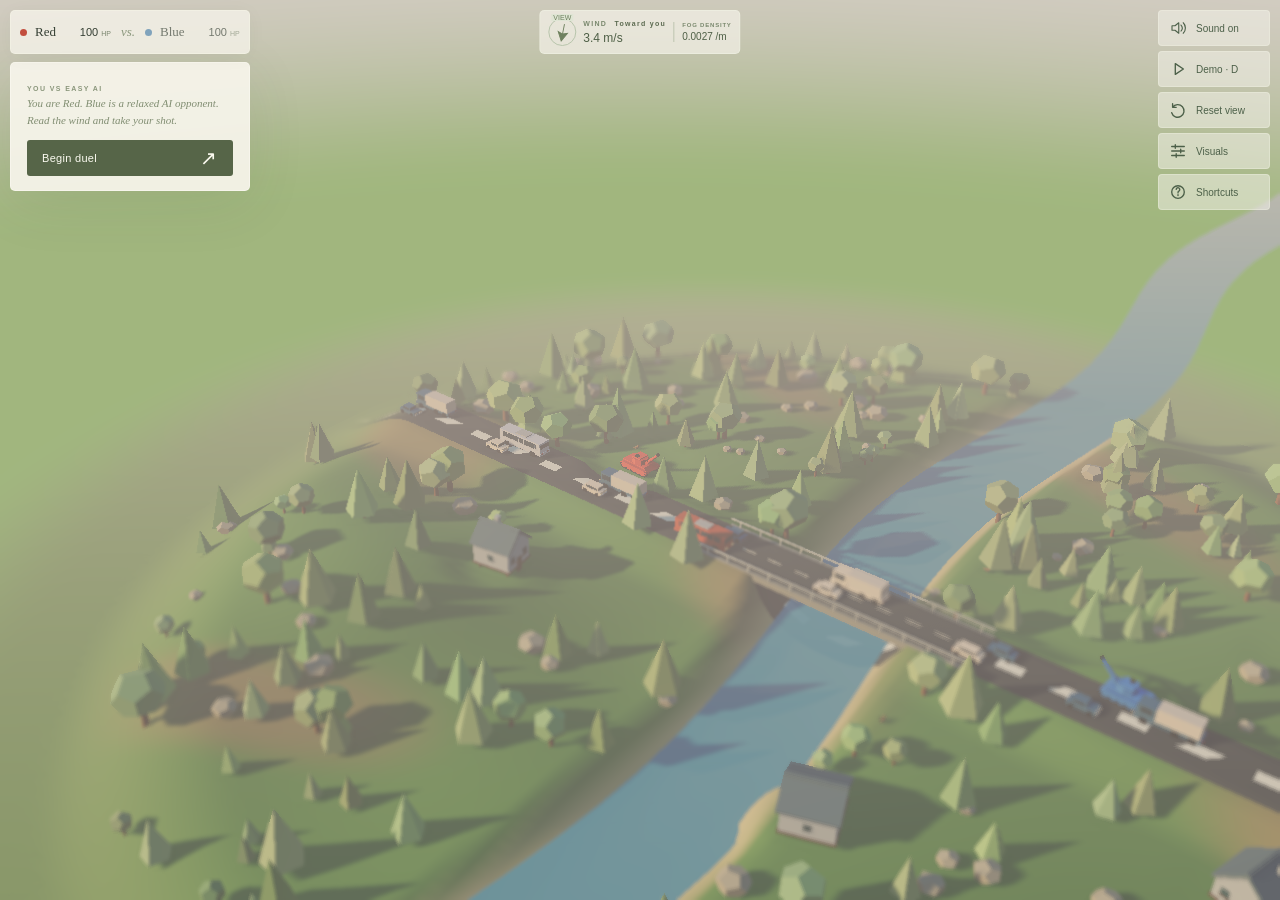
==== index.html @ 445021a2 "Publish hull-relative aiming controls with 45-degree default" ====
<!doctype html>
<html lang="en">
  <head>
    <meta charset="UTF-8" />
    <meta name="viewport" content="width=device-width, initial-scale=1.0" />
    <meta name="theme-color" content="#ecebe1" />
    <meta
      name="description"
      content="A little landscape. A very personal duel. An artillery game for one or two players with 3D tanks, changing winds, and destructible hills."
    />
    <title>Cocky Tanks</title>
    <link rel="icon" href="data:," />
    <script type="module" crossorigin src="./assets/index-C9jkdpYj.js"></script>
    <link rel="stylesheet" crossorigin href="./assets/index-BTgcUceZ.css">
  </head>
  <body>
    <div id="app">
      <main class="game-layout">
        <section class="battlefield" aria-label="Battlefield">
          <div id="canvas-container"></div>
          <header class="masthead">
            <div class="scoreboard" aria-label="Tank health">
              <div class="player-card red" id="player-0">
                <span class="player-dot"></span
                ><span class="player-name">Red<small>PLAYER 01</small></span>
                <div class="health">
                  <span><b id="health-0">100</b><small>HP</small></span>
                  <div class="health-track"><i id="health-bar-0"></i></div>
                </div>
              </div>
              <span class="versus">vs.</span>
              <div class="player-card blue" id="player-1">
                <span class="player-dot"></span
                ><span class="player-name">Blue<small>PLAYER 02</small></span>
                <div class="health">
                  <span><b id="health-1">100</b><small>HP</small></span>
                  <div class="health-track"><i id="health-bar-1"></i></div>
                </div>
              </div>
            </div>
            <div class="hud-tools">
              <button
                id="sound-button"
                class="glass-button"
                aria-label="Mute sound"
                aria-pressed="false"
                title="Sound on — click to mute"
              >
                <svg viewBox="0 0 24 24" aria-hidden="true">
                  <path d="M4 9h4l5-4v14l-5-4H4Z" />
                  <path
                    class="sound-waves"
                    d="M16 8a6 6 0 0 1 0 8m3-11a10 10 0 0 1 0 14"
                  />
                  <path class="sound-slash" d="m16 9 5 6m0-6-5 6" />
                </svg>
                <span id="sound-label">Sound on</span>
              </button>
              <button
                id="demo-button"
                class="glass-button"
                aria-pressed="false"
                title="Toggle AI versus AI demo (D)"
              >
                <svg viewBox="0 0 20 20" aria-hidden="true">
                  <path d="m7 4 9 6-9 6Z" /></svg
                ><span>Demo · D</span>
              </button>
              <button
                id="reset-view"
                class="glass-button"
                title="Reset camera (R)"
              >
                <svg viewBox="0 0 20 20" aria-hidden="true">
                  <path d="M4 7V3m0 4h4M4 7a7 7 0 1 1-1 6" /></svg
                >Reset view</button
              ><button
                id="settings-button"
                class="glass-button"
                aria-expanded="false"
                aria-controls="settings-popover"
              >
                <svg viewBox="0 0 20 20" aria-hidden="true">
                  <path d="M3 5h14M3 10h14M3 15h14M7 3v4m6 1v4m-5 1v4" /></svg
                >Visuals
              </button>
              <button
                class="glass-button"
                id="help-button"
                title="Keyboard shortcuts (H)"
                aria-label="Shortcuts"
              >
                <svg viewBox="0 0 20 20" aria-hidden="true">
                  <circle cx="10" cy="10" r="7" />
                  <path d="M8 7a2 2 0 1 1 3 2c-1 0-1 1-1 2m0 2v1" /></svg
                ><span>Shortcuts</span>
              </button>
            </div>
          </header>

          <div class="wind-widget">
            <div class="wind-compass" aria-hidden="true">
              <span>VIEW</span
              ><svg id="wind-arrow" viewBox="0 0 32 32">
                <path d="m16 5 6 11-6-2-6 2 6-11Zm0 9v13" />
              </svg>
            </div>
            <div>
              <span class="eyebrow">WIND <span id="wind-direction"></span></span
              ><strong id="wind-strength"></strong>
            </div>
            <span class="wind-note">Relative to your view</span>
            <div class="fog-readout">
              <span class="eyebrow">FOG DENSITY</span>
              <strong id="fog-density"></strong>
            </div>
          </div>
          <div class="scene-top-right" hidden>
            <span class="live-dot"></span><span id="mode-label">LOCAL DUEL</span
            ><span class="separator">/</span><span id="seed-label"></span
            ><span class="separator">/</span><span id="landscape-label"></span>
          </div>
          <div class="camera-hint" hidden></div>
          <div id="settings-popover" class="popover" hidden>
            <h3>Visuals</h3>
            <h4>Match</h4>
            <label for="play-mode"
              >Play mode<select id="play-mode">
                <option value="single">Single player · easy AI</option>
                <option value="local">Local · two players</option>
              </select></label
            >
            <label for="landscape"
              >Battlefield<select id="landscape">
                <option value="meadow">Meadow &amp; lake</option>
                <option value="alpine">Alpine hills</option>
                <option value="desert">Desert dunes</option>
                <option value="city">City blocks</option>
                <option value="motorway">Autobahn</option>
                <option value="river">River crossing</option>
                <option value="snow">Snowy pine forest</option>
                <option value="autumn">Autumn countryside</option>
                <option value="volcanic">Volcanic badlands</option>
              </select></label
            >
            <button class="text-button" id="new-game">New landscape ↗</button>
            <h4>Rendering</h4>
            <label for="tank-model"
              >Tank model<select id="tank-model">
                <option value="original">Cocky Tank</option>
                <option value="t55">T-55 · imported</option>
              </select></label
            >
            <label for="quality"
              >Graphics quality<select id="quality">
                <option value="standard">Standard</option>
                <option value="low">Low · lighter on your laptop</option>
              </select></label
            >

            <section id="tuning-panel" aria-label="Visual tuning">
              <h4>Atmosphere &amp; lighting</h4>
              <label for="tuning-fog"
                >Fog density
                <output id="tuning-fog-value" for="tuning-fog"></output
              ></label>
              <input
                class="range"
                id="tuning-fog"
                type="range"
                min="0"
                max="0.01"
                step="0.0001"
                value="0.0018"
              />
              <button class="text-button" id="tuning-fog-auto">
                Automatic fog
              </button>
              <label for="tuning-ao"
                >Contact shading
                <output id="tuning-ao-value" for="tuning-ao"></output
              ></label>
              <input
                class="range"
                id="tuning-ao"
                type="range"
                min="0"
                max="1"
                step="0.05"
                value="0.55"
              />
              <label for="tuning-environment"
                >Sky lighting
                <output
                  id="tuning-environment-value"
                  for="tuning-environment"
                ></output
              ></label>
              <input
                class="range"
                id="tuning-environment"
                type="range"
                min="0"
                max="1"
                step="0.05"
                value="0.35"
              />
              <label class="check-label"
                ><input id="tuning-shadows" type="checkbox" checked />Soft sun
                shadows</label
              >
              <label class="check-label"
                ><input type="checkbox" id="tuning-smooth" checked />Smooth
                landscape shading</label
              >
              <h4>Camera</h4>
              <label class="check-label"
                ><input id="dof" type="checkbox" checked />Soft depth of
                field</label
              >
              <small id="quality-note"
                >Focus follows the shell during flight.</small
              >
              <label for="tuning-dof"
                >Depth of field
                <output id="tuning-dof-value" for="tuning-dof"></output
              ></label>
              <input
                class="range"
                id="tuning-dof"
                type="range"
                min="0"
                max="2"
                step="0.05"
                value="1"
              />
              <small id="tuning-dof-note"></small>

              <label for="tuning-projection"
                >Projection<select id="tuning-projection">
                  <option value="perspective">Perspective</option>
                  <option value="orthographic">Orthographic</option>
                </select></label
              >
              <label for="tuning-lens"
                >Lens · full-frame
                <output id="tuning-lens-value" for="tuning-lens"></output
              ></label>
              <input
                class="range"
                id="tuning-lens"
                type="range"
                min="16"
                max="135"
                step="1"
                value="38"
              />
              <button class="text-button" id="tuning-lens-auto">
                Default lens
              </button>
              <button class="text-button" id="tuning-close">
                Close · E / Esc
              </button>
            </section>
          </div>
          <div class="handoff" id="handoff">
            <div class="handoff-card" id="handoff-card">
              <span class="eyebrow" id="handoff-label"
                >TWO PLAYERS · ONE BATTLEFIELD</span
              >
              <p id="handoff-description">
                Take turns. Read the wind.<br />Leave your mark on the
                landscape.
              </p>
              <button class="primary-button" id="ready-button">
                Begin duel <span aria-hidden="true">↗</span>
              </button>
            </div>
          </div>
          <div class="result" id="result" hidden>
            <div class="handoff-card">
              <span class="eyebrow">THE DUST HAS SETTLED</span>
              <h1 id="result-title"></h1>
              <p id="result-description"></p>
              <button class="primary-button" id="rematch">
                Rematch <span aria-hidden="true">↗</span></button
              ><button class="text-button" id="result-new">
                Find a new landscape
              </button>
            </div>
          </div>
          <div
            id="graphics-error"
            class="graphics-error"
            role="alert"
            hidden
          ></div>
          <aside class="control-panel" aria-label="Shot controls">
            <div class="control-heading">
              <h2 id="active-name">Red's move.</h2>
              <div class="turn-heading">
                <span id="turn-label">TURN 01</span
                ><span id="phase-label">GET READY</span>
              </div>
            </div>
            <fieldset id="aim-controls" disabled>
              <div class="aim-group">
                <div class="control-row">
                  <label
                    for="bearing"
                    title="Rotation relative to the hull; 0° points straight ahead"
                    >Rotation</label
                  >
                  <div class="number-input">
                    <input
                      id="bearing-value"
                      type="number"
                      min="0"
                      max="359.9"
                      step="0.1"
                      aria-label="Rotation relative to tank in degrees"
                    /><span>°</span>
                  </div>
                </div>
                <input
                  id="bearing"
                  class="range"
                  type="range"
                  min="0"
                  max="359.9"
                  step="0.1"
                  aria-label="Rotation"
                />
                <div class="range-labels">
                  <span>0° FRONT</span><span>180° REAR</span><span>360°</span>
                </div>
              </div>
              <div class="aim-group">
                <div class="control-row">
                  <label
                    for="elevation"
                    title="Gun elevation relative to the hull"
                    >Elevation</label
                  >
                  <div class="number-input">
                    <input
                      id="elevation-value"
                      type="number"
                      min="-12"
                      max="85"
                      step="0.1"
                      aria-label="Elevation relative to tank in degrees"
                    /><span>°</span>
                  </div>
                </div>
                <input
                  id="elevation"
                  class="range"
                  type="range"
                  min="-12"
                  max="85"
                  step="0.1"
                  aria-label="Elevation"
                />
                <div class="range-labels">
                  <span>LOW</span><span>HIGH</span>
                </div>
              </div>
              <div class="aim-group">
                <div class="control-row">
                  <label for="power">Power</label>
                  <div class="number-input">
                    <input
                      id="power-value"
                      type="number"
                      min="0"
                      max="100"
                      step="0.1"
                      aria-label="Power percent"
                    /><span>%</span>
                  </div>
                </div>
                <input
                  id="power"
                  class="range"
                  type="range"
                  min="0"
                  max="100"
                  step="0.1"
                  aria-label="Power"
                />
                <div class="range-labels">
                  <span>GENTLE NUDGE</span><span>ALL IN</span>
                </div>
              </div>
              <button class="fire-button" id="fire-button">
                Fire shot <span aria-hidden="true">↗</span>
              </button>
            </fieldset>
            <div class="route-tools" id="route-tools">
              <button
                id="route-button"
                class="route-action"
                disabled
                title="Draw a tank route (M)"
              >
                Draw route · M
              </button>
              <button id="route-confirm" class="route-action" hidden>
                Confirm route ↵
              </button>
              <button id="route-cancel" class="route-action" hidden>
                Cancel
              </button>
              <button id="route-halt" class="route-action" hidden>
                Halt route
              </button>
              <span id="route-status" role="status"></span>
            </div>
            <div
              class="shot-report"
              id="shot-report"
              role="status"
              aria-live="polite"
            ></div>
          </aside>
        </section>
      </main>
    </div>
    <dialog id="help-dialog">
      <button
        class="icon-button close-help"
        id="close-help"
        aria-label="Close instructions"
      >
        ×
      </button>
      <h2>Keyboard shortcuts</h2>
      <table class="shortcut-table" aria-label="Keyboard shortcuts">
        <tbody>
          <tr>
            <th><kbd>←</kbd> <kbd>→</kbd></th>
            <td>Rotate turret</td>
          </tr>
          <tr>
            <th><kbd>↑</kbd> <kbd>↓</kbd></th>
            <td>Lower / raise gun</td>
          </tr>
          <tr>
            <th><kbd>+</kbd> / <kbd>=</kbd></th>
            <td>Increase power</td>
          </tr>
          <tr>
            <th><kbd>−</kbd> / <kbd>'</kbd></th>
            <td>Reduce power</td>
          </tr>
          <tr>
            <th><kbd>Shift</kbd> + aiming key</th>
            <td>Larger adjustment</td>
          </tr>
          <tr>
            <th><kbd>Space</kbd></th>
            <td>Begin / fire</td>
          </tr>
          <tr>
            <th><kbd>Ctrl</kbd> + drag</th>
            <td>Pan around the battlefield</td>
          </tr>
          <tr>
            <th>Right-click</th>
            <td>
              Mouse aim / exit · move to aim · wheel power · left-click fire
            </td>
          </tr>
          <tr>
            <th><kbd>E</kbd></th>
            <td>Visuals</td>
          </tr>
          <tr>
            <th><kbd>R</kbd></th>
            <td>Reset view</td>
          </tr>
          <tr>
            <th><kbd>D</kbd></th>
            <td>Toggle AI demo</td>
          </tr>
          <tr>
            <th><kbd>M</kbd></th>
            <td>Draw a tank route</td>
          </tr>
          <tr>
            <th><kbd>Enter</kbd></th>
            <td>Confirm route</td>
          </tr>
          <tr>
            <th><kbd>H</kbd> / <kbd>?</kbd></th>
            <td>Keyboard shortcuts</td>
          </tr>
          <tr>
            <th><kbd>Esc</kbd></th>
            <td>Close / cancel route</td>
          </tr>
        </tbody>
      </table>
      <button class="primary-button" id="help-done">
        Done <span aria-hidden="true">↗</span>
      </button>
    </dialog>
  </body>
</html>
---- assets/index-BTgcUceZ.css ----
:root{color:#343e33;font-synthesis:none;--paper:#f6f4eb;--ink:#343e33;--muted:#79856e;--line:#bdc9b7;--red:#c24e3e;--blue:#467da8;--accent:var(--red);--hud-height:44px;background:#c4d3cb;font-family:Arial,Helvetica,sans-serif}*{box-sizing:border-box}body{margin:0;overflow:hidden}button,input,select{font:inherit}button,a,input,select{-webkit-tap-highlight-color:transparent}button{cursor:pointer;color:inherit;transition:background .18s,opacity .18s}button:disabled{cursor:default}button:focus-visible,a:focus-visible,input:focus-visible,select:focus-visible{outline-offset:4px;outline:2px solid #63794d}button,select,input{border-radius:0}button:hover:not(:disabled){filter:brightness(.94)}[hidden]{display:none!important}#app,.game-layout,.battlefield{width:100%;height:100svh;min-height:320px;margin:0;padding:0;position:relative}.battlefield{background:#c4d3cb;overflow:hidden}#canvas-container{position:absolute;inset:0}canvas{touch-action:none;width:100%;height:100%;display:block}.masthead{pointer-events:none;z-index:3;justify-content:space-between;align-items:flex-start;gap:20px;display:flex;position:absolute;top:10px;left:10px;right:10px}.masthead a,.masthead button,.scoreboard{pointer-events:auto}.wordmark{color:#44533e;align-items:center;gap:9px;text-decoration:none;display:flex}.wordmark>svg{fill:none;stroke:#64714f;stroke-width:2px;stroke-linecap:round;stroke-linejoin:round;width:32px;height:32px}.wordmark>span{letter-spacing:-.7px;font:18px Georgia,serif}.wordmark small{display:none}.scoreboard{height:var(--hud-height);background:#f6f4ebc7;border:1px solid #f4f7e67a;border-radius:5px;align-items:center;gap:10px;padding:6px 9px;display:flex;position:absolute;top:0;left:0;box-shadow:0 3px 20px #3b53350a}.player-card{opacity:.65;align-items:center;gap:8px;transition:opacity .3s;display:flex}.player-card.active{opacity:1}.player-dot{background:var(--red);border-radius:50%;width:7px;height:7px}.blue .player-dot{background:var(--blue)}.player-name{font:13px Georgia,serif}.player-name small{display:none}.health{width:47px}.health>span{justify-content:flex-end;align-items:baseline;gap:3px;display:flex}.health b{font-variant-numeric:tabular-nums;font-size:11px;font-weight:400}.health small{color:var(--muted);font-size:7px}.health-track{background:#ccd5c0;height:2px;margin-top:4px;display:none;overflow:hidden}.health-track i{background:var(--red);width:100%;height:100%;transition:width .5s;display:block}.blue .health-track i{background:var(--blue)}.versus{color:#8b987d;font:italic 13px Georgia,serif}.hud-tools{flex-direction:column;align-items:stretch;gap:5px;width:112px;display:flex;position:absolute;top:0;right:0}.hud-tools .icon-button{align-self:flex-end}.icon-button{background:#f3f4e7ad;border:1px solid #b5c3aa;border-radius:50%;width:32px;height:32px;font:18px Georgia,serif}.glass-button{color:#4c6049;background:#f6f4eb85;border:1px solid #f4f7e655;border-radius:4px;align-items:center;gap:7px;padding:8px 10px;font-size:10px;display:flex}.glass-button svg{fill:none;stroke:currentColor;stroke-width:1.5px;stroke-linecap:round;stroke-linejoin:round;width:16px;height:16px}.sound-slash,.muted .sound-waves{display:none}.muted .sound-slash{display:block}.view-tools{display:none}.camera-hint{color:#5b7155;letter-spacing:.8px;pointer-events:none;font-size:6px;position:absolute;bottom:8px;left:10px}.camera-hint span{margin:0 5px}.scene-top-right{letter-spacing:1px;color:#6a7c60;pointer-events:none;align-items:center;gap:6px;font-size:6px;display:flex;position:absolute;top:49px;left:13px}.live-dot{background:#6a805b;border-radius:50%;width:4px;height:4px}.separator{opacity:.5;padding:0 2px}.eyebrow{letter-spacing:1.2px;font-size:8px;font-weight:600}.wind-widget{height:var(--hud-height);pointer-events:none;z-index:1;background:#f6f4ebad;border:1px solid #f4f7e66b;border-radius:5px;align-items:center;gap:7px;padding:6px 8px;display:flex;position:absolute;top:10px;left:50%;transform:translate(-50%)}.wind-compass{border:1px solid #b7c4ab;border-radius:50%;justify-content:center;align-items:center;width:28px;height:28px;display:flex;position:relative}.wind-compass>span{color:#6d805d;background:#dfe5d4;padding:0 2px;font-size:7px;position:absolute;top:-5px}.wind-compass svg{fill:#6f815f;stroke:#6f815f;stroke-width:1.2px;width:25px;height:25px}.wind-widget .eyebrow{letter-spacing:1.3px;color:#79886d;font-size:7px;display:block}.wind-widget .eyebrow span{color:#5a694f;margin-left:4px}.wind-widget strong{color:#4e5f46;font-variant-numeric:tabular-nums;margin-top:4px;font-size:12px;font-weight:400;display:block}.wind-note{display:none}.fog-readout{border-left:1px solid #82947466;padding-left:8px}.fog-readout .eyebrow{color:#79886d;letter-spacing:.8px;font-size:6px;display:block}.fog-readout strong{color:#4e5f46;white-space:nowrap;margin-top:3px;font-size:10px;font-weight:400;display:block}.control-panel{z-index:2;background:#f6f4eb70;border:1px solid #f9faf080;border-radius:6px;grid-template-columns:minmax(0,1fr) auto;align-items:center;gap:10px;width:min(920px,100% - 20px);padding:6px 9px;display:grid;position:absolute;bottom:5px;left:50%;transform:translate(-50%);box-shadow:0 6px 35px #334b3712}.control-heading{align-items:baseline;gap:14px;margin-bottom:9px;display:flex}.control-panel .control-heading,.control-panel .shot-report{display:none}.control-heading h2{letter-spacing:-.4px;margin:0;font:17px Georgia,serif}.turn-heading{letter-spacing:1px;color:#839075;align-items:center;gap:12px;font-size:7px;display:flex}.turn-heading>span:last-child{color:var(--accent);font-weight:600}fieldset{border:0;grid-template-columns:repeat(3,minmax(80px,1fr)) 82px;align-items:start;gap:14px;min-width:0;margin:0;padding:0;display:grid}.aim-group{min-width:0}.control-row{justify-content:space-between;align-items:center;gap:5px;margin-bottom:6px;display:flex}.control-row>label{color:#67705e;font-size:10px}.number-input{justify-content:flex-end;align-items:baseline;gap:2px;display:flex}.number-input input{text-align:right;color:#3e493b;appearance:textfield;font-variant-numeric:tabular-nums;background:0 0;border:0;width:52px;padding:0;font-size:17px}.number-input input::-webkit-inner-spin-button{-webkit-appearance:none;margin:0}.number-input input::-webkit-outer-spin-button{-webkit-appearance:none;margin:0}.number-input span{color:#89967c;font-size:10px}.range{appearance:none;cursor:pointer;width:100%;height:14px;accent-color:var(--accent);background:0 0;margin:0;display:block}.range::-webkit-slider-runnable-track{background:linear-gradient(to right, var(--accent) 0%, var(--accent) var(--progress), #d5ddcb var(--progress), #d5ddcb 100%);border-radius:5px;height:3px}.range::-moz-range-track{background:#d5ddcb;height:3px}.range::-moz-range-progress{background:var(--accent);height:3px}.range::-webkit-slider-thumb{appearance:none;background:var(--accent);border:2px solid var(--paper);width:11px;height:11px;box-shadow:0 0 0 1px var(--accent);border-radius:50%;margin-top:-4px}.range::-moz-range-thumb{background:var(--accent);border:2px solid var(--paper);width:8px;height:8px;box-shadow:0 0 0 1px var(--accent);border-radius:50%}.range-labels{letter-spacing:.5px;color:#879779;justify-content:space-between;margin:3px 0 0;font-size:6px;display:flex}.fire-button,.primary-button{color:#fbfaf0;text-align:left;letter-spacing:.3px;background:#566548;border:0;border-radius:3px;justify-content:space-between;align-items:center;width:100%;padding:13px 15px;font-size:11px;display:flex}.fire-button{background:var(--accent);align-self:center;height:37px}.fire-button span,.primary-button span{font-size:20px;line-height:12px}.shot-report{color:#7e8a71;margin-top:10px;font:italic 10px/1.3 Georgia,serif}.text-button{color:#6b785d;text-underline-offset:4px;background:0 0;border:0;padding:0;font-size:10px;text-decoration:underline}body:not([data-phase=aiming]) .control-panel,body[data-phase=handoff] .control-panel,body[data-phase=finished] .control-panel{display:none}body[data-phase=flight] .control-panel,body[data-phase=impact] .control-panel{width:auto;min-width:280px;max-width:calc(100% - 32px)}body[data-phase=flight] .control-heading,body[data-phase=impact] .control-heading{margin-bottom:0}body[data-phase=flight] .shot-report,body[data-phase=impact] .shot-report{margin-top:7px}.handoff,.result{pointer-events:none;z-index:2;justify-content:center;align-items:center;padding:20px;display:flex;position:absolute;inset:0}.handoff-card{pointer-events:auto;text-align:center;background:#f7f5ebed;border:1px solid #faf9f1a0;border-radius:5px;width:290px;padding:25px 32px;box-shadow:0 12px 60px #334b3717}.handoff-card .eyebrow{letter-spacing:1.4px;color:#8a967b;font-size:7px}.handoff-card h1{letter-spacing:-1.5px;color:#48583f;margin:20px 0 15px;font:38px/1 Georgia,serif}.handoff-card p{color:#818e72;margin:0 0 22px;font:italic 12px/1.7 Georgia,serif}.handoff-card .primary-button{padding:12px 15px;font-size:11px}.popover{z-index:5;background:#f8f6ecf5;border:1px solid #e5e7d8;border-radius:4px;width:270px;padding:22px;position:absolute;top:10px;right:132px;box-shadow:0 6px 25px #334b371a}.popover h3{margin:0 0 20px;font:400 18px Georgia,serif}.popover label{color:#748067;font-size:11px}.popover select{color:#516047;background:#eeeee4;border:1px solid #cdd5bf;border-radius:3px;width:100%;margin:9px 0 18px;padding:8px;font-size:11px;display:block}.check-label{align-items:center;gap:8px;display:flex}.check-label input{accent-color:#657953}.popover>small{color:#89957b;margin-top:12px;font:italic 10px Georgia,serif;display:block}.popover>.text-button{margin-top:23px;display:block}.graphics-error{text-align:center;z-index:10;background:#eeeee5;place-content:center;padding:60px 30px;font:22px/1.6 Georgia,serif;display:grid;position:absolute;inset:0}dialog{background:var(--paper);color:var(--ink);border:1px solid #d4dbc8;border-radius:5px;max-width:510px;padding:36px;box-shadow:0 20px 100px #23352a44}dialog::backdrop{background:#31423666}dialog h2{letter-spacing:-1px;margin:15px 0 20px;font:36px Georgia,serif}kbd{text-align:center;color:#45563e;background:#f7f6ef;border:1px solid #c0c9b5;border-bottom-width:3px;border-radius:4px;min-width:23px;padding:3px 6px;font:12px ui-monospace,monospace;display:inline-block}.shortcut-table{border-collapse:collapse;width:100%;font-size:12px}.shortcut-table th,.shortcut-table td{text-align:left;border-bottom:1px solid #d8dece;padding:7px 5px}.shortcut-table th{white-space:nowrap;font-weight:400}.shortcut-table td{color:#65735b;padding-left:20px}.close-help{position:absolute;top:18px;right:18px}.help-keys{border-top:1px solid var(--line);padding-top:17px;font-size:11px!important}dialog .primary-button{margin-top:20px}.blue-turn{--accent:var(--blue)}@media (width<=1000px){.masthead{top:10px;left:10px;right:10px}.wordmark>span{font-size:20px}.wordmark>svg{width:27px}.scoreboard{gap:10px;padding:6px 8px}.player-name{font-size:14px}.health{width:34px}.health small{display:none}.scene-top-right{left:18px}.wind-widget{top:10px;left:50%}.hud-tools{right:0}.popover{top:0;right:122px}}@media (width<=700px){.masthead{gap:10px;top:10px;left:8px;right:8px}.scoreboard{gap:6px;padding:5px 6px;top:0;left:0;right:auto;transform:none}.player-name{font-size:12px}.health{width:30px}.hud-tools{gap:4px;width:102px;right:0}.hud-tools .icon-button{align-self:flex-end;width:26px;height:26px;font-size:15px}.wordmark>span{font-size:19px}.wordmark>svg{width:25px}.hud-tools .glass-button{padding:5px 6px;font-size:8px}.scene-top-right{display:none}.wind-widget{gap:6px;padding:5px 7px;top:62px}.wind-compass{width:24px;height:24px}.wind-compass svg{width:22px;height:22px}.wind-widget strong{font-size:11px}.popover{width:250px;top:0;right:112px}.control-panel{scrollbar-width:none;gap:7px;width:calc(100% - 12px);padding:5px 6px;bottom:3px;overflow-x:auto}.control-panel::-webkit-scrollbar{display:none}#route-status{display:none}.control-heading{gap:10px;margin-bottom:11px}.control-heading h2{font-size:18px}.turn-heading{gap:8px;font-size:6px}fieldset{grid-template-columns:repeat(3,minmax(56px,1fr)) 62px;gap:4px;min-width:242px}.fire-button{grid-column:auto;justify-content:center;gap:18px;height:31px;padding:5px;font-size:9px}.range-labels,.range-labels span:nth-child(2):not(:last-child){display:none}.shot-report{text-align:center;margin-top:8px}.camera-hint{display:none}.number-input input{width:43px;font-size:16px}.number-input span,.control-row>label{font-size:9px}.handoff-card{width:265px;padding:24px}.handoff-card h1{font-size:35px}.health-track{margin-top:3px}}@media (height<=500px){.control-panel{padding:10px 14px;bottom:10px}.control-heading{margin-bottom:6px}.shot-report{display:none}.handoff-card{width:270px;padding:20px 24px}.handoff-card h1{margin:12px 0;font-size:29px}.handoff-card p{margin-bottom:15px}.popover{max-height:calc(100svh - 65px);top:55px;overflow:auto}.view-tools{top:59px}.scoreboard{top:0}fieldset{grid-template-columns:1fr 1fr 1fr 94px}.fire-button{grid-column:auto;height:36px}.range-labels{display:none}}@media (prefers-reduced-motion:reduce){*{scroll-behavior:auto!important;transition:none!important}}.shot-report:empty,.control-panel .range-labels{display:none}.route-tools{white-space:nowrap;flex-wrap:nowrap;align-items:center;gap:5px;margin-top:0;font-size:9px;display:flex}.route-action{color:#536749;font:inherit;white-space:nowrap;cursor:pointer;background:#f6f4eb66;border:1px solid #82947455;border-radius:3px;padding:4px 7px}.route-action:disabled{opacity:.45;cursor:default}.route-tools [hidden]{display:none}#route-status{color:#64745b;text-overflow:ellipsis;flex:0 105px;max-width:105px;font-size:9px;overflow:hidden}body[data-phase=flight] .route-tools,body[data-phase=impact] .route-tools,body[data-phase=finished] .route-tools,body[data-phase=handoff] .route-tools{display:none}@media (width<=500px){.route-tools{flex-wrap:nowrap;gap:4px}.route-action{padding:3px 5px}#route-status{min-width:0}}.route-action{flex-shrink:0;min-height:30px;padding:6px 10px;font-size:11px}#route-confirm:not(:disabled){color:#fffdf4;background:#526b48;border-color:#526b48}#route-status{overflow-wrap:anywhere;min-width:0;font-size:10px;line-height:1.4}#tuning-panel{width:min(270px,100vw - 20px);max-height:calc(100svh - 210px);padding:16px;top:200px;right:10px;overflow:auto}#tuning-panel label{justify-content:space-between;gap:8px;display:flex}#tuning-panel .range{margin:12px 0;display:block}#tuning-panel>.text-button{margin:8px 0 18px}#tuning-panel>.text-button:last-child{margin-bottom:0}#tuning-panel output{font-variant-numeric:tabular-nums}#tuning-panel .range:disabled{opacity:.4}#tuning-dof-note{margin:0 0 16px;line-height:1.4}body[data-ai-turn=true] .control-panel{display:none}.hud-tools .glass-button{text-align:left;align-items:center;gap:9px;min-height:36px;display:flex}.hud-tools .glass-button svg{flex:0 0 18px;width:18px;height:18px}.hud-tools .glass-button:hover{background:#f8f6eced}.hud-tools .glass-button:focus-visible{outline-offset:2px;outline:2px solid #637c55}#settings-popover{width:min(320px,100vw - 20px);max-height:calc(100svh - 20px);overflow:auto}#settings-popover h4{text-transform:uppercase;letter-spacing:.08em;color:#637455;margin:18px 0 12px;font-size:11px}#tuning-panel{width:auto;max-height:none;padding:0;position:static;overflow:visible}@media (width<=600px){#settings-popover{right:10px}}#tuning-panel .check-label{justify-content:flex-start}#tuning-panel small{margin:6px 0 14px;font-size:10px;line-height:1.5;display:block}body[data-mouse-aiming=true] .camera-hint{color:#4c6049;text-align:center;z-index:4;background:#f8f6ece8;border-radius:4px;width:max-content;max-width:calc(100% - 20px);padding:6px 10px;font-size:9px;bottom:68px;left:50%;transform:translate(-50%)}.handoff,.result{inset:auto;top:calc(10px + var(--hud-height) + 8px);justify-content:flex-start;align-items:flex-start;max-width:calc(100% - 20px);padding:0;left:10px}.handoff-card{width:min(var(--scoreboard-width,239px), calc(100vw - 20px));text-align:left;padding:14px 16px}.handoff-card h1{letter-spacing:-.6px;margin:10px 0;font-size:25px}.handoff-card p{margin-bottom:12px;font-size:11px;line-height:1.5}.result .text-button{margin-top:10px}.camera-hint,body[data-mouse-aiming=true] .camera-hint{top:calc(10px + var(--hud-height) + 8px);width:auto;max-width:245px;line-height:1.5;bottom:auto;left:10px;transform:none}body[data-phase=handoff] .camera-hint,body[data-phase=finished] .camera-hint{display:none}
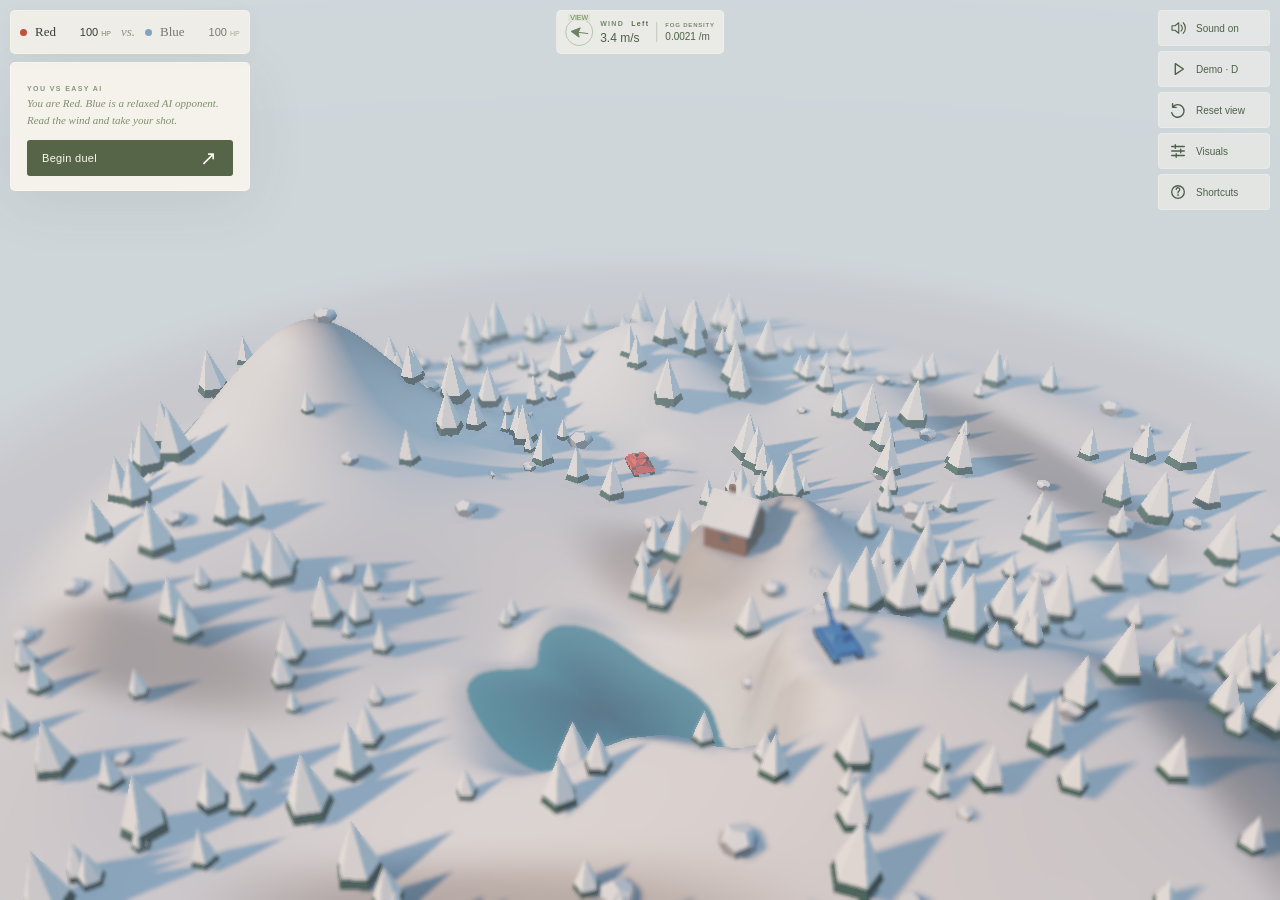
==== commit 63959133: "Publish circular tank wheels with cache-safe model assets" ====
--- a/index.html
+++ b/index.html
@@ -10,7 +10,7 @@
     />
     <title>Cocky Tanks</title>
     <link rel="icon" href="data:," />
-    <script type="module" crossorigin src="./assets/index-C9jkdpYj.js"></script>
+    <script type="module" crossorigin src="./assets/index-uvayHptx.js"></script>
     <link rel="stylesheet" crossorigin href="./assets/index-BTgcUceZ.css">
   </head>
   <body>
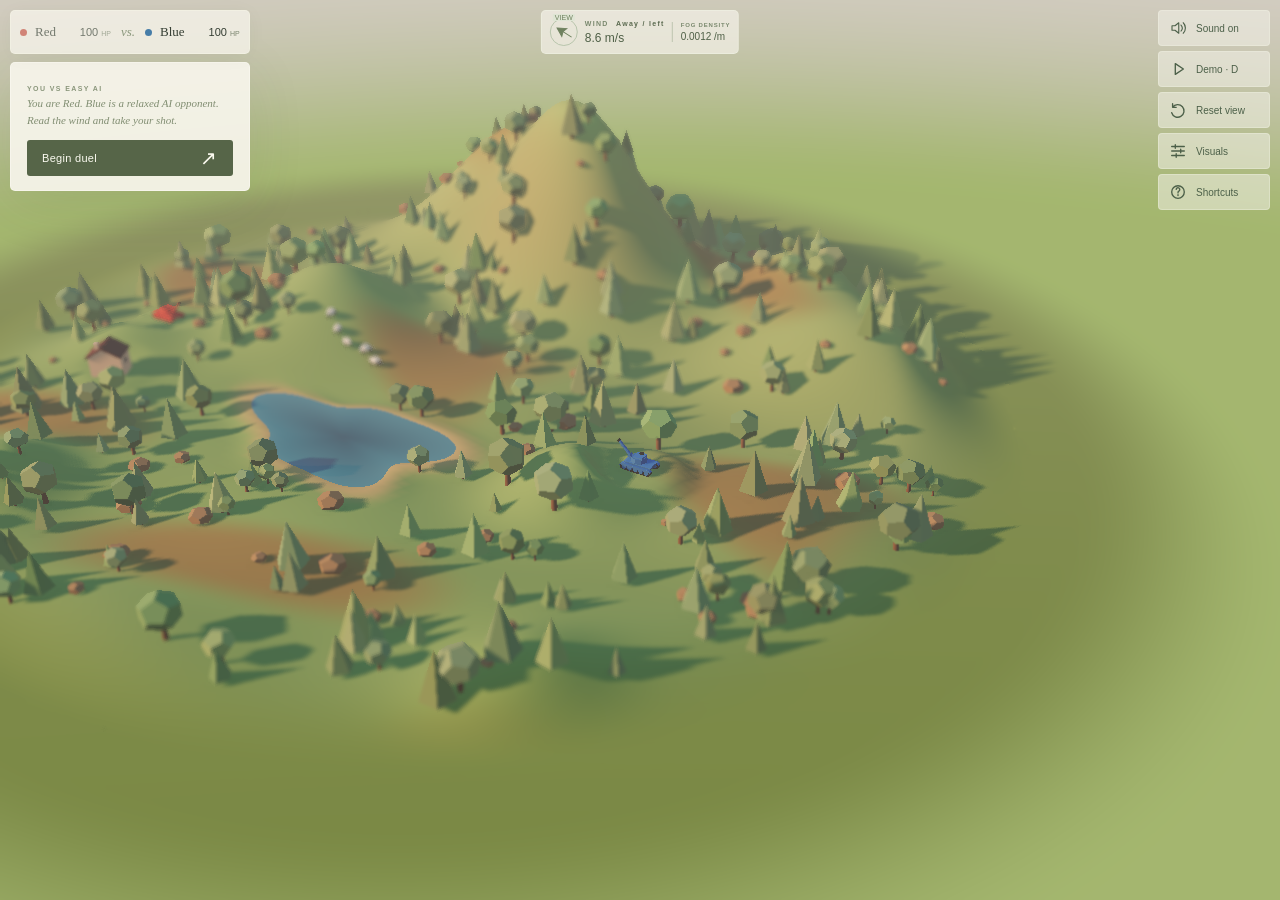
==== commit 6b9e7247: "Publish solid wheel face repair" ====
--- a/index.html
+++ b/index.html
@@ -10,7 +10,7 @@
     />
     <title>Cocky Tanks</title>
     <link rel="icon" href="data:," />
-    <script type="module" crossorigin src="./assets/index-uvayHptx.js"></script>
+    <script type="module" crossorigin src="./assets/index-DkGZh4kC.js"></script>
     <link rel="stylesheet" crossorigin href="./assets/index-BTgcUceZ.css">
   </head>
   <body>
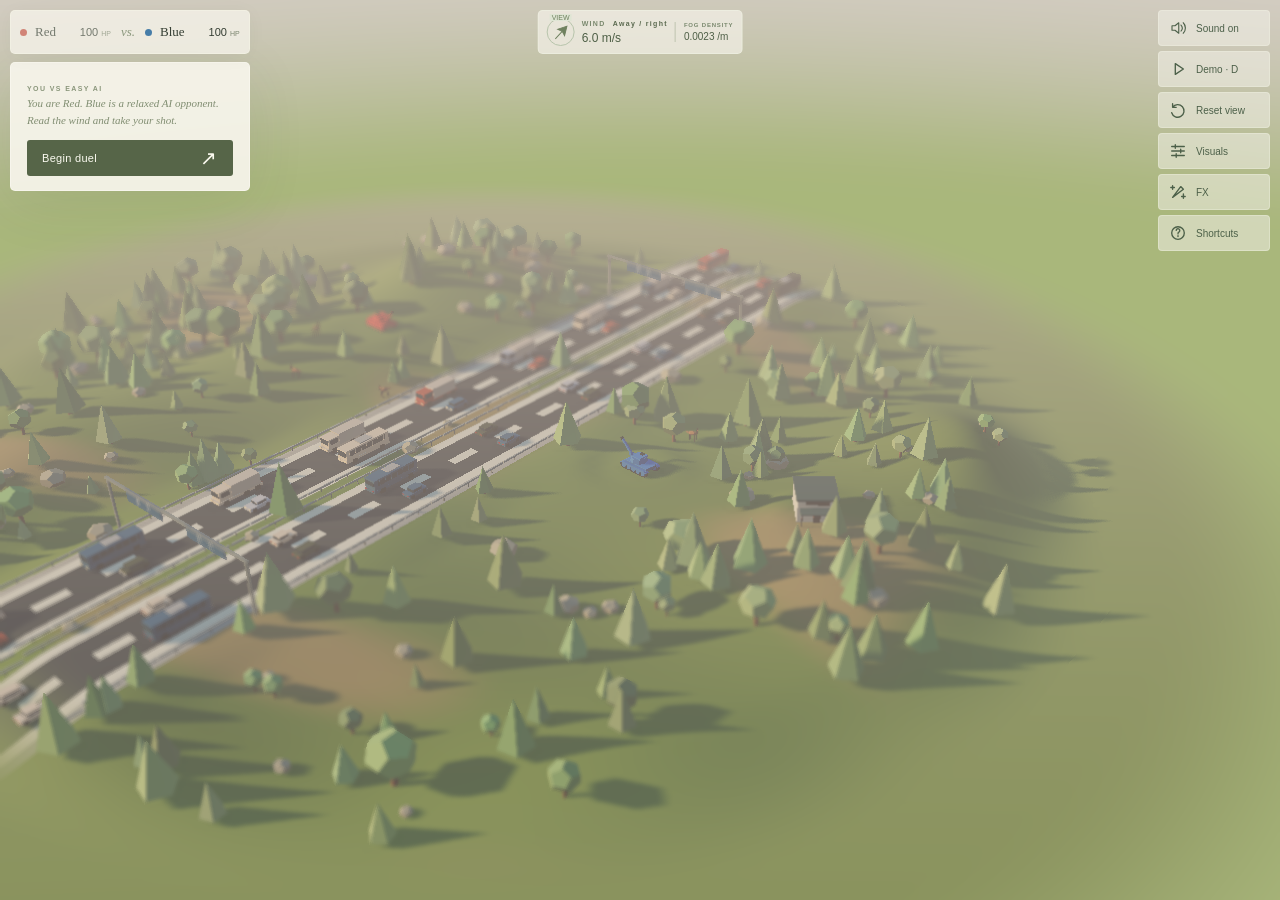
==== commit ce0b87b9: "Publish interactive FX mixer" ====
--- a/index.html
+++ b/index.html
@@ -10,8 +10,8 @@
     />
     <title>Cocky Tanks</title>
     <link rel="icon" href="data:," />
-    <script type="module" crossorigin src="./assets/index-DkGZh4kC.js"></script>
-    <link rel="stylesheet" crossorigin href="./assets/index-BTgcUceZ.css">
+    <script type="module" crossorigin src="./assets/index-BCm3N2-P.js"></script>
+    <link rel="stylesheet" crossorigin href="./assets/index-DSAd63EP.css">
   </head>
   <body>
     <div id="app">
@@ -85,6 +85,18 @@
                 >Visuals
               </button>
               <button
+                id="fx-button"
+                class="glass-button"
+                aria-expanded="false"
+                aria-controls="fx-popover"
+              >
+                <svg viewBox="0 0 20 20" aria-hidden="true">
+                  <path
+                    d="m4 16 9-12 3 3-12 9Zm0-13v4M2 5h4m10 7v5m-2-2h4"
+                  /></svg
+                >FX
+              </button>
+              <button
                 class="glass-button"
                 id="help-button"
                 title="Keyboard shortcuts (H)"
@@ -98,6 +110,12 @@
             </div>
           </header>
 
+          <aside
+            id="fx-popover"
+            class="glass"
+            aria-label="FX mixer"
+            hidden
+          ></aside>
           <div class="wind-widget">
             <div class="wind-compass" aria-hidden="true">
               <span>VIEW</span
--- a/assets/index-DSAd63EP.css
+++ b/assets/index-DSAd63EP.css
@@ -0,0 +1 @@
+:root{color:#343e33;font-synthesis:none;--paper:#f6f4eb;--ink:#343e33;--muted:#79856e;--line:#bdc9b7;--red:#c24e3e;--blue:#467da8;--accent:var(--red);--hud-height:44px;background:#c4d3cb;font-family:Arial,Helvetica,sans-serif}*{box-sizing:border-box}body{margin:0;overflow:hidden}button,input,select{font:inherit}button,a,input,select{-webkit-tap-highlight-color:transparent}button{cursor:pointer;color:inherit;transition:background .18s,opacity .18s}button:disabled{cursor:default}button:focus-visible,a:focus-visible,input:focus-visible,select:focus-visible{outline-offset:4px;outline:2px solid #63794d}button,select,input{border-radius:0}button:hover:not(:disabled){filter:brightness(.94)}[hidden]{display:none!important}#app,.game-layout,.battlefield{width:100%;height:100svh;min-height:320px;margin:0;padding:0;position:relative}.battlefield{background:#c4d3cb;overflow:hidden}#canvas-container{position:absolute;inset:0}canvas{touch-action:none;width:100%;height:100%;display:block}.masthead{pointer-events:none;z-index:3;justify-content:space-between;align-items:flex-start;gap:20px;display:flex;position:absolute;top:10px;left:10px;right:10px}.masthead a,.masthead button,.scoreboard{pointer-events:auto}.wordmark{color:#44533e;align-items:center;gap:9px;text-decoration:none;display:flex}.wordmark>svg{fill:none;stroke:#64714f;stroke-width:2px;stroke-linecap:round;stroke-linejoin:round;width:32px;height:32px}.wordmark>span{letter-spacing:-.7px;font:18px Georgia,serif}.wordmark small{display:none}.scoreboard{height:var(--hud-height);background:#f6f4ebc7;border:1px solid #f4f7e67a;border-radius:5px;align-items:center;gap:10px;padding:6px 9px;display:flex;position:absolute;top:0;left:0;box-shadow:0 3px 20px #3b53350a}.player-card{opacity:.65;align-items:center;gap:8px;transition:opacity .3s;display:flex}.player-card.active{opacity:1}.player-dot{background:var(--red);border-radius:50%;width:7px;height:7px}.blue .player-dot{background:var(--blue)}.player-name{font:13px Georgia,serif}.player-name small{display:none}.health{width:47px}.health>span{justify-content:flex-end;align-items:baseline;gap:3px;display:flex}.health b{font-variant-numeric:tabular-nums;font-size:11px;font-weight:400}.health small{color:var(--muted);font-size:7px}.health-track{background:#ccd5c0;height:2px;margin-top:4px;display:none;overflow:hidden}.health-track i{background:var(--red);width:100%;height:100%;transition:width .5s;display:block}.blue .health-track i{background:var(--blue)}.versus{color:#8b987d;font:italic 13px Georgia,serif}.hud-tools{flex-direction:column;align-items:stretch;gap:5px;width:112px;display:flex;position:absolute;top:0;right:0}.hud-tools .icon-button{align-self:flex-end}.icon-button{background:#f3f4e7ad;border:1px solid #b5c3aa;border-radius:50%;width:32px;height:32px;font:18px Georgia,serif}.glass-button{color:#4c6049;background:#f6f4eb85;border:1px solid #f4f7e655;border-radius:4px;align-items:center;gap:7px;padding:8px 10px;font-size:10px;display:flex}.glass-button svg{fill:none;stroke:currentColor;stroke-width:1.5px;stroke-linecap:round;stroke-linejoin:round;width:16px;height:16px}.sound-slash,.muted .sound-waves{display:none}.muted .sound-slash{display:block}.view-tools{display:none}.camera-hint{color:#5b7155;letter-spacing:.8px;pointer-events:none;font-size:6px;position:absolute;bottom:8px;left:10px}.camera-hint span{margin:0 5px}.scene-top-right{letter-spacing:1px;color:#6a7c60;pointer-events:none;align-items:center;gap:6px;font-size:6px;display:flex;position:absolute;top:49px;left:13px}.live-dot{background:#6a805b;border-radius:50%;width:4px;height:4px}.separator{opacity:.5;padding:0 2px}.eyebrow{letter-spacing:1.2px;font-size:8px;font-weight:600}.wind-widget{height:var(--hud-height);pointer-events:none;z-index:1;background:#f6f4ebad;border:1px solid #f4f7e66b;border-radius:5px;align-items:center;gap:7px;padding:6px 8px;display:flex;position:absolute;top:10px;left:50%;transform:translate(-50%)}.wind-compass{border:1px solid #b7c4ab;border-radius:50%;justify-content:center;align-items:center;width:28px;height:28px;display:flex;position:relative}.wind-compass>span{color:#6d805d;background:#dfe5d4;padding:0 2px;font-size:7px;position:absolute;top:-5px}.wind-compass svg{fill:#6f815f;stroke:#6f815f;stroke-width:1.2px;width:25px;height:25px}.wind-widget .eyebrow{letter-spacing:1.3px;color:#79886d;font-size:7px;display:block}.wind-widget .eyebrow span{color:#5a694f;margin-left:4px}.wind-widget strong{color:#4e5f46;font-variant-numeric:tabular-nums;margin-top:4px;font-size:12px;font-weight:400;display:block}.wind-note{display:none}.fog-readout{border-left:1px solid #82947466;padding-left:8px}.fog-readout .eyebrow{color:#79886d;letter-spacing:.8px;font-size:6px;display:block}.fog-readout strong{color:#4e5f46;white-space:nowrap;margin-top:3px;font-size:10px;font-weight:400;display:block}.control-panel{z-index:2;background:#f6f4eb70;border:1px solid #f9faf080;border-radius:6px;grid-template-columns:minmax(0,1fr) auto;align-items:center;gap:10px;width:min(920px,100% - 20px);padding:6px 9px;display:grid;position:absolute;bottom:5px;left:50%;transform:translate(-50%);box-shadow:0 6px 35px #334b3712}.control-heading{align-items:baseline;gap:14px;margin-bottom:9px;display:flex}.control-panel .control-heading,.control-panel .shot-report{display:none}.control-heading h2{letter-spacing:-.4px;margin:0;font:17px Georgia,serif}.turn-heading{letter-spacing:1px;color:#839075;align-items:center;gap:12px;font-size:7px;display:flex}.turn-heading>span:last-child{color:var(--accent);font-weight:600}fieldset{border:0;grid-template-columns:repeat(3,minmax(80px,1fr)) 82px;align-items:start;gap:14px;min-width:0;margin:0;padding:0;display:grid}.aim-group{min-width:0}.control-row{justify-content:space-between;align-items:center;gap:5px;margin-bottom:6px;display:flex}.control-row>label{color:#67705e;font-size:10px}.number-input{justify-content:flex-end;align-items:baseline;gap:2px;display:flex}.number-input input{text-align:right;color:#3e493b;appearance:textfield;font-variant-numeric:tabular-nums;background:0 0;border:0;width:52px;padding:0;font-size:17px}.number-input input::-webkit-inner-spin-button{-webkit-appearance:none;margin:0}.number-input input::-webkit-outer-spin-button{-webkit-appearance:none;margin:0}.number-input span{color:#89967c;font-size:10px}.range{appearance:none;cursor:pointer;width:100%;height:14px;accent-color:var(--accent);background:0 0;margin:0;display:block}.range::-webkit-slider-runnable-track{background:linear-gradient(to right, var(--accent) 0%, var(--accent) var(--progress), #d5ddcb var(--progress), #d5ddcb 100%);border-radius:5px;height:3px}.range::-moz-range-track{background:#d5ddcb;height:3px}.range::-moz-range-progress{background:var(--accent);height:3px}.range::-webkit-slider-thumb{appearance:none;background:var(--accent);border:2px solid var(--paper);width:11px;height:11px;box-shadow:0 0 0 1px var(--accent);border-radius:50%;margin-top:-4px}.range::-moz-range-thumb{background:var(--accent);border:2px solid var(--paper);width:8px;height:8px;box-shadow:0 0 0 1px var(--accent);border-radius:50%}.range-labels{letter-spacing:.5px;color:#879779;justify-content:space-between;margin:3px 0 0;font-size:6px;display:flex}.fire-button,.primary-button{color:#fbfaf0;text-align:left;letter-spacing:.3px;background:#566548;border:0;border-radius:3px;justify-content:space-between;align-items:center;width:100%;padding:13px 15px;font-size:11px;display:flex}.fire-button{background:var(--accent);align-self:center;height:37px}.fire-button span,.primary-button span{font-size:20px;line-height:12px}.shot-report{color:#7e8a71;margin-top:10px;font:italic 10px/1.3 Georgia,serif}.text-button{color:#6b785d;text-underline-offset:4px;background:0 0;border:0;padding:0;font-size:10px;text-decoration:underline}body:not([data-phase=aiming]) .control-panel,body[data-phase=handoff] .control-panel,body[data-phase=finished] .control-panel{display:none}body[data-phase=flight] .control-panel,body[data-phase=impact] .control-panel{width:auto;min-width:280px;max-width:calc(100% - 32px)}body[data-phase=flight] .control-heading,body[data-phase=impact] .control-heading{margin-bottom:0}body[data-phase=flight] .shot-report,body[data-phase=impact] .shot-report{margin-top:7px}.handoff,.result{pointer-events:none;z-index:2;justify-content:center;align-items:center;padding:20px;display:flex;position:absolute;inset:0}.handoff-card{pointer-events:auto;text-align:center;background:#f7f5ebed;border:1px solid #faf9f1a0;border-radius:5px;width:290px;padding:25px 32px;box-shadow:0 12px 60px #334b3717}.handoff-card .eyebrow{letter-spacing:1.4px;color:#8a967b;font-size:7px}.handoff-card h1{letter-spacing:-1.5px;color:#48583f;margin:20px 0 15px;font:38px/1 Georgia,serif}.handoff-card p{color:#818e72;margin:0 0 22px;font:italic 12px/1.7 Georgia,serif}.handoff-card .primary-button{padding:12px 15px;font-size:11px}.popover{z-index:5;background:#f8f6ecf5;border:1px solid #e5e7d8;border-radius:4px;width:270px;padding:22px;position:absolute;top:10px;right:132px;box-shadow:0 6px 25px #334b371a}.popover h3{margin:0 0 20px;font:400 18px Georgia,serif}.popover label{color:#748067;font-size:11px}.popover select{color:#516047;background:#eeeee4;border:1px solid #cdd5bf;border-radius:3px;width:100%;margin:9px 0 18px;padding:8px;font-size:11px;display:block}.check-label{align-items:center;gap:8px;display:flex}.check-label input{accent-color:#657953}.popover>small{color:#89957b;margin-top:12px;font:italic 10px Georgia,serif;display:block}.popover>.text-button{margin-top:23px;display:block}.graphics-error{text-align:center;z-index:10;background:#eeeee5;place-content:center;padding:60px 30px;font:22px/1.6 Georgia,serif;display:grid;position:absolute;inset:0}dialog{background:var(--paper);color:var(--ink);border:1px solid #d4dbc8;border-radius:5px;max-width:510px;padding:36px;box-shadow:0 20px 100px #23352a44}dialog::backdrop{background:#31423666}dialog h2{letter-spacing:-1px;margin:15px 0 20px;font:36px Georgia,serif}kbd{text-align:center;color:#45563e;background:#f7f6ef;border:1px solid #c0c9b5;border-bottom-width:3px;border-radius:4px;min-width:23px;padding:3px 6px;font:12px ui-monospace,monospace;display:inline-block}.shortcut-table{border-collapse:collapse;width:100%;font-size:12px}.shortcut-table th,.shortcut-table td{text-align:left;border-bottom:1px solid #d8dece;padding:7px 5px}.shortcut-table th{white-space:nowrap;font-weight:400}.shortcut-table td{color:#65735b;padding-left:20px}.close-help{position:absolute;top:18px;right:18px}.help-keys{border-top:1px solid var(--line);padding-top:17px;font-size:11px!important}dialog .primary-button{margin-top:20px}.blue-turn{--accent:var(--blue)}@media (width<=1000px){.masthead{top:10px;left:10px;right:10px}.wordmark>span{font-size:20px}.wordmark>svg{width:27px}.scoreboard{gap:10px;padding:6px 8px}.player-name{font-size:14px}.health{width:34px}.health small{display:none}.scene-top-right{left:18px}.wind-widget{top:10px;left:50%}.hud-tools{right:0}.popover{top:0;right:122px}}@media (width<=700px){.masthead{gap:10px;top:10px;left:8px;right:8px}.scoreboard{gap:6px;padding:5px 6px;top:0;left:0;right:auto;transform:none}.player-name{font-size:12px}.health{width:30px}.hud-tools{gap:4px;width:102px;right:0}.hud-tools .icon-button{align-self:flex-end;width:26px;height:26px;font-size:15px}.wordmark>span{font-size:19px}.wordmark>svg{width:25px}.hud-tools .glass-button{padding:5px 6px;font-size:8px}.scene-top-right{display:none}.wind-widget{gap:6px;padding:5px 7px;top:62px}.wind-compass{width:24px;height:24px}.wind-compass svg{width:22px;height:22px}.wind-widget strong{font-size:11px}.popover{width:250px;top:0;right:112px}.control-panel{scrollbar-width:none;gap:7px;width:calc(100% - 12px);padding:5px 6px;bottom:3px;overflow-x:auto}.control-panel::-webkit-scrollbar{display:none}#route-status{display:none}.control-heading{gap:10px;margin-bottom:11px}.control-heading h2{font-size:18px}.turn-heading{gap:8px;font-size:6px}fieldset{grid-template-columns:repeat(3,minmax(56px,1fr)) 62px;gap:4px;min-width:242px}.fire-button{grid-column:auto;justify-content:center;gap:18px;height:31px;padding:5px;font-size:9px}.range-labels,.range-labels span:nth-child(2):not(:last-child){display:none}.shot-report{text-align:center;margin-top:8px}.camera-hint{display:none}.number-input input{width:43px;font-size:16px}.number-input span,.control-row>label{font-size:9px}.handoff-card{width:265px;padding:24px}.handoff-card h1{font-size:35px}.health-track{margin-top:3px}}@media (height<=500px){.control-panel{padding:10px 14px;bottom:10px}.control-heading{margin-bottom:6px}.shot-report{display:none}.handoff-card{width:270px;padding:20px 24px}.handoff-card h1{margin:12px 0;font-size:29px}.handoff-card p{margin-bottom:15px}.popover{max-height:calc(100svh - 65px);top:55px;overflow:auto}.view-tools{top:59px}.scoreboard{top:0}fieldset{grid-template-columns:1fr 1fr 1fr 94px}.fire-button{grid-column:auto;height:36px}.range-labels{display:none}}@media (prefers-reduced-motion:reduce){*{scroll-behavior:auto!important;transition:none!important}}.shot-report:empty,.control-panel .range-labels{display:none}.route-tools{white-space:nowrap;flex-wrap:nowrap;align-items:center;gap:5px;margin-top:0;font-size:9px;display:flex}.route-action{color:#536749;font:inherit;white-space:nowrap;cursor:pointer;background:#f6f4eb66;border:1px solid #82947455;border-radius:3px;padding:4px 7px}.route-action:disabled{opacity:.45;cursor:default}.route-tools [hidden]{display:none}#route-status{color:#64745b;text-overflow:ellipsis;flex:0 105px;max-width:105px;font-size:9px;overflow:hidden}body[data-phase=flight] .route-tools,body[data-phase=impact] .route-tools,body[data-phase=finished] .route-tools,body[data-phase=handoff] .route-tools{display:none}@media (width<=500px){.route-tools{flex-wrap:nowrap;gap:4px}.route-action{padding:3px 5px}#route-status{min-width:0}}.route-action{flex-shrink:0;min-height:30px;padding:6px 10px;font-size:11px}#route-confirm:not(:disabled){color:#fffdf4;background:#526b48;border-color:#526b48}#route-status{overflow-wrap:anywhere;min-width:0;font-size:10px;line-height:1.4}#tuning-panel{width:min(270px,100vw - 20px);max-height:calc(100svh - 210px);padding:16px;top:200px;right:10px;overflow:auto}#tuning-panel label{justify-content:space-between;gap:8px;display:flex}#tuning-panel .range{margin:12px 0;display:block}#tuning-panel>.text-button{margin:8px 0 18px}#tuning-panel>.text-button:last-child{margin-bottom:0}#tuning-panel output{font-variant-numeric:tabular-nums}#tuning-panel .range:disabled{opacity:.4}#tuning-dof-note{margin:0 0 16px;line-height:1.4}body[data-ai-turn=true] .control-panel{display:none}.hud-tools .glass-button{text-align:left;align-items:center;gap:9px;min-height:36px;display:flex}.hud-tools .glass-button svg{flex:0 0 18px;width:18px;height:18px}.hud-tools .glass-button:hover{background:#f8f6eced}.hud-tools .glass-button:focus-visible{outline-offset:2px;outline:2px solid #637c55}#settings-popover{width:min(320px,100vw - 20px);max-height:calc(100svh - 20px);overflow:auto}#settings-popover h4{text-transform:uppercase;letter-spacing:.08em;color:#637455;margin:18px 0 12px;font-size:11px}#tuning-panel{width:auto;max-height:none;padding:0;position:static;overflow:visible}@media (width<=600px){#settings-popover{right:10px}}#tuning-panel .check-label{justify-content:flex-start}#tuning-panel small{margin:6px 0 14px;font-size:10px;line-height:1.5;display:block}body[data-mouse-aiming=true] .camera-hint{color:#4c6049;text-align:center;z-index:4;background:#f8f6ece8;border-radius:4px;width:max-content;max-width:calc(100% - 20px);padding:6px 10px;font-size:9px;bottom:68px;left:50%;transform:translate(-50%)}.handoff,.result{inset:auto;top:calc(10px + var(--hud-height) + 8px);justify-content:flex-start;align-items:flex-start;max-width:calc(100% - 20px);padding:0;left:10px}.handoff-card{width:min(var(--scoreboard-width,239px), calc(100vw - 20px));text-align:left;padding:14px 16px}.handoff-card h1{letter-spacing:-.6px;margin:10px 0;font-size:25px}.handoff-card p{margin-bottom:12px;font-size:11px;line-height:1.5}.result .text-button{margin-top:10px}.camera-hint,body[data-mouse-aiming=true] .camera-hint{top:calc(10px + var(--hud-height) + 8px);width:auto;max-width:245px;line-height:1.5;bottom:auto;left:10px;transform:none}body[data-phase=handoff] .camera-hint,body[data-phase=finished] .camera-hint{display:none}#fx-popover{z-index:30;pointer-events:auto;background:#f5f3e9f5;border-radius:8px;width:min(300px,100vw - 154px);max-height:calc(100svh - 20px);padding:16px;position:absolute;top:10px;right:134px;overflow:auto;box-shadow:0 8px 30px #18201433}#fx-popover[hidden]{display:none}#fx-popover h3{margin:0 0 12px;font-size:14px}#fx-popover label{justify-content:space-between;align-items:center;gap:8px;font-size:11px;display:flex}#fx-popover .check-label{justify-content:flex-start}#fx-note{opacity:.75;font-size:11px;line-height:1.5}.fx-control{grid-template-columns:1fr auto;gap:6px;margin-top:15px;display:grid}.fx-control .range{grid-column:1/-1;width:100%}.fx-control output{font-variant-numeric:tabular-nums;font-size:11px}#fx-popover>.text-button{margin:16px 10px 0 0}@media (width<=600px){#fx-popover{width:min(300px,100vw - 20px);max-height:calc(100svh - 100px);top:90px;right:10px}}
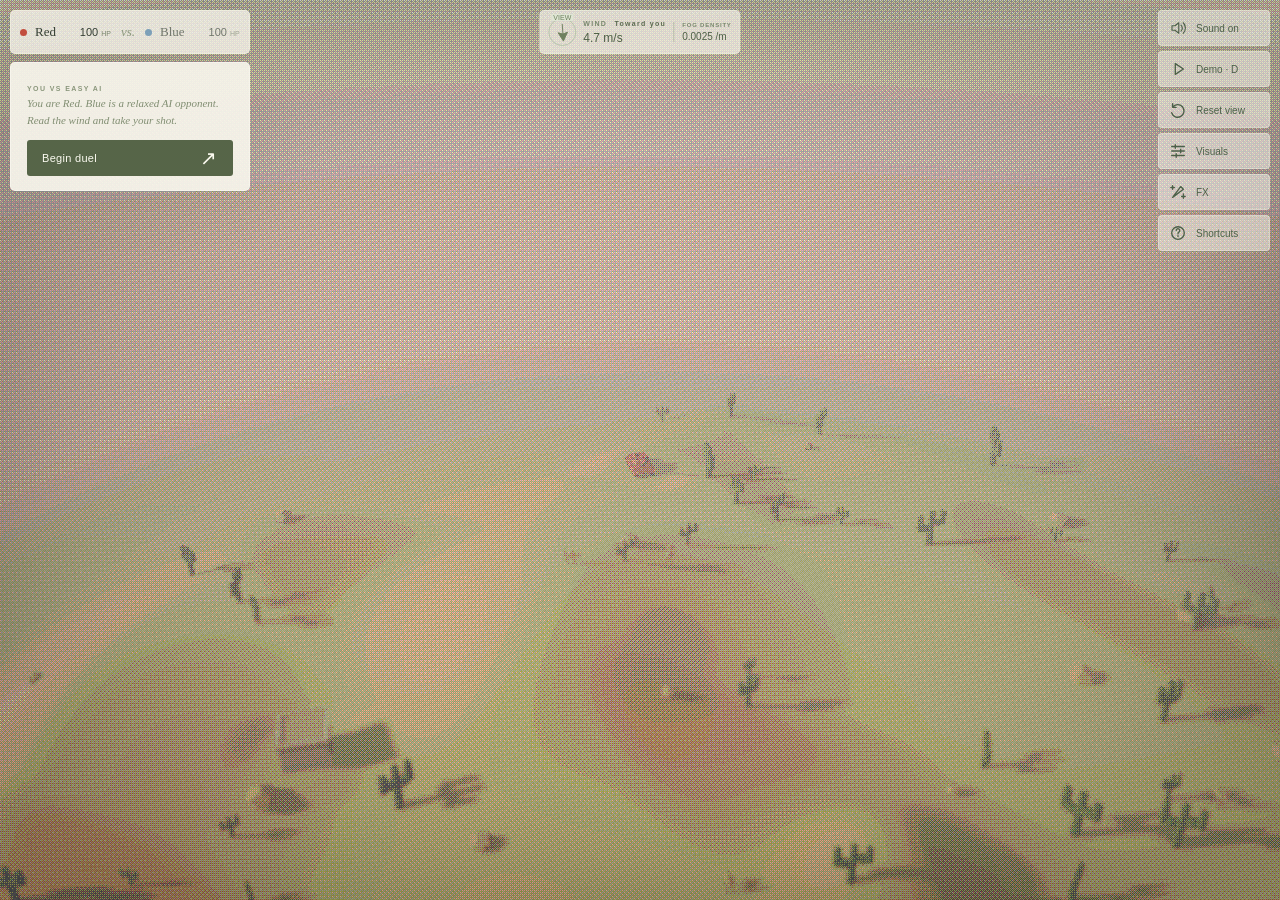
==== commit e1bc53de: "Publish the new Default FX look" ====
--- a/index.html
+++ b/index.html
@@ -10,7 +10,7 @@
     />
     <title>Cocky Tanks</title>
     <link rel="icon" href="data:," />
-    <script type="module" crossorigin src="./assets/index-BCm3N2-P.js"></script>
+    <script type="module" crossorigin src="./assets/index-q5PQMgr_.js"></script>
     <link rel="stylesheet" crossorigin href="./assets/index-DSAd63EP.css">
   </head>
   <body>
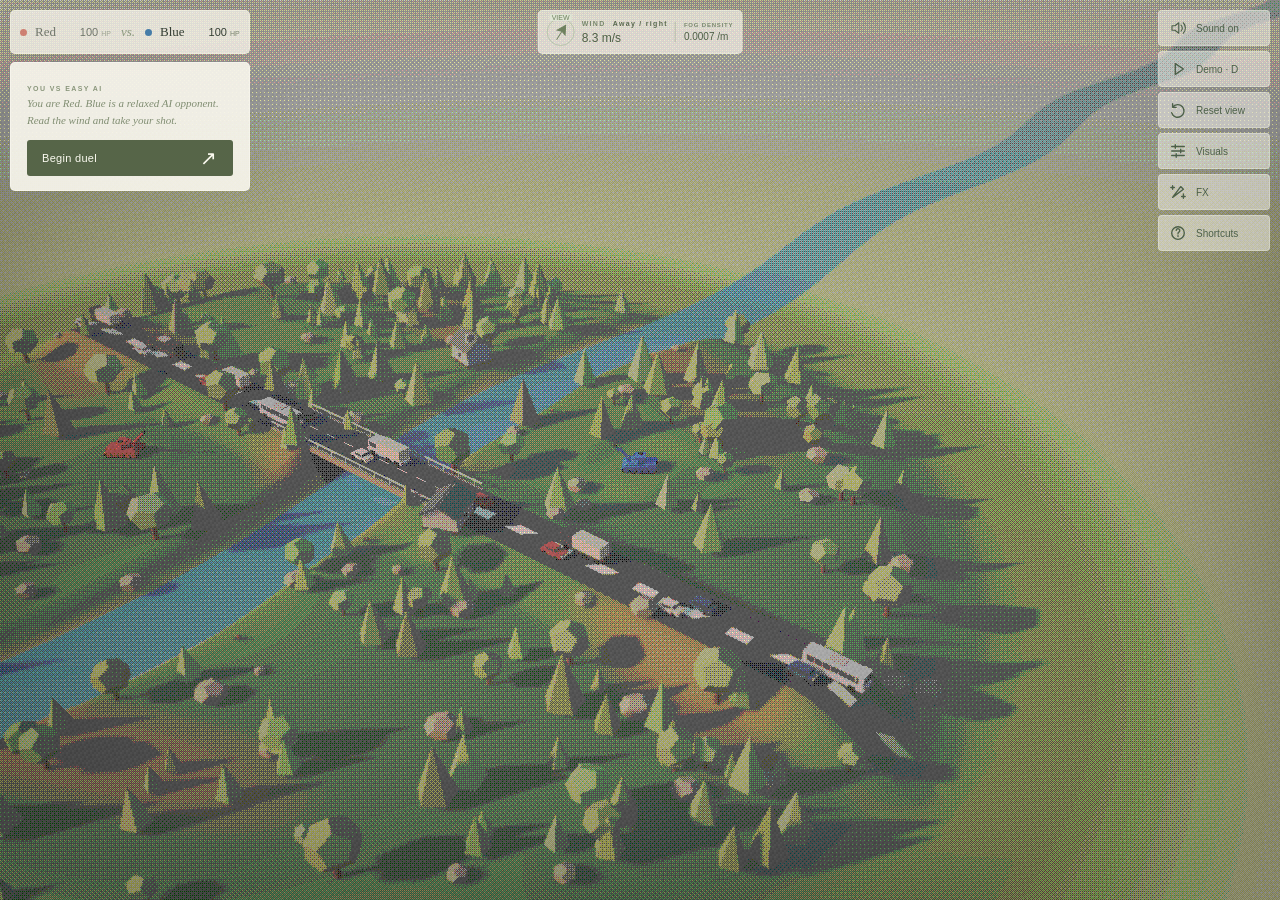
==== commit 6e729bff: "Publish DOF defaults and separate visual resets" ====
--- a/index.html
+++ b/index.html
@@ -10,7 +10,7 @@
     />
     <title>Cocky Tanks</title>
     <link rel="icon" href="data:," />
-    <script type="module" crossorigin src="./assets/index-q5PQMgr_.js"></script>
+    <script type="module" crossorigin src="./assets/index-D73oYVZv.js"></script>
     <link rel="stylesheet" crossorigin href="./assets/index-DSAd63EP.css">
   </head>
   <body>
@@ -250,7 +250,7 @@
                 min="0"
                 max="2"
                 step="0.05"
-                value="1"
+                value="0.30"
               />
               <small id="tuning-dof-note"></small>
 
@@ -275,6 +275,9 @@
               />
               <button class="text-button" id="tuning-lens-auto">
                 Default lens
+              </button>
+              <button class="text-button" id="visuals-reset">
+                Reset visuals
               </button>
               <button class="text-button" id="tuning-close">
                 Close · E / Esc
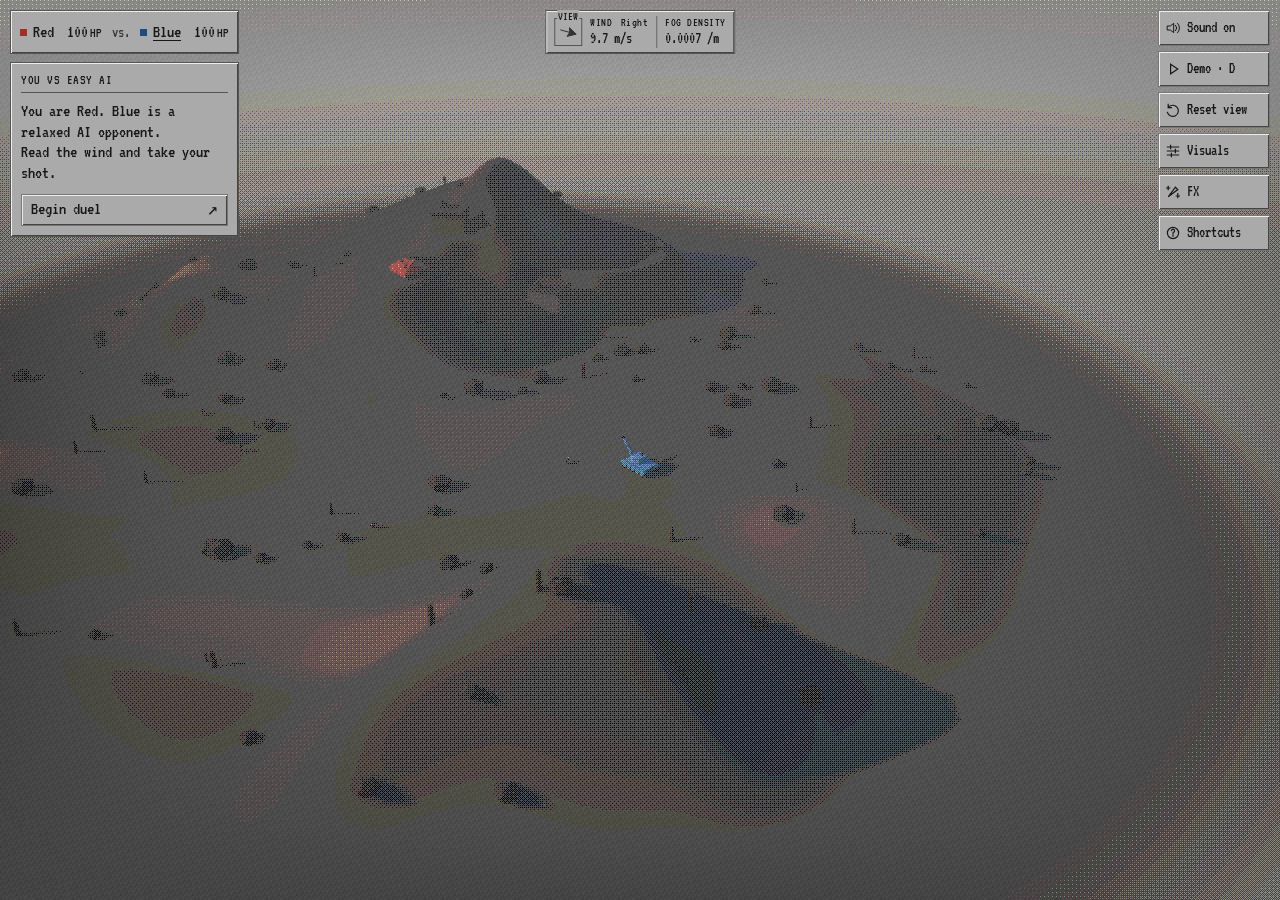
==== commit 35b99ad5: "Publish retro GUI and locally hosted font assets" ====
--- a/index.html
+++ b/index.html
@@ -3,15 +3,15 @@
   <head>
     <meta charset="UTF-8" />
     <meta name="viewport" content="width=device-width, initial-scale=1.0" />
-    <meta name="theme-color" content="#ecebe1" />
+    <meta name="theme-color" content="#aaaaaa" />
     <meta
       name="description"
       content="A little landscape. A very personal duel. An artillery game for one or two players with 3D tanks, changing winds, and destructible hills."
     />
     <title>Cocky Tanks</title>
     <link rel="icon" href="data:," />
-    <script type="module" crossorigin src="./assets/index-D73oYVZv.js"></script>
-    <link rel="stylesheet" crossorigin href="./assets/index-DSAd63EP.css">
+    <script type="module" crossorigin src="./assets/index-FurwCqcl.js"></script>
+    <link rel="stylesheet" crossorigin href="./assets/index-JhNGEfMb.css">
   </head>
   <body>
     <div id="app">
--- a/assets/index-JhNGEfMb.css
+++ b/assets/index-JhNGEfMb.css
@@ -0,0 +1 @@
+@font-face{font-family:VT323;src:url(./vt323-regular-BfzBel0B.woff2)format("woff2");font-style:normal;font-weight:400;font-display:swap}:root{font-synthesis:none;color:#171717;--paper:#aaa;--ink:#171717;--muted:#373737;--line:#777;--red:#a32f24;--blue:#174d83;--accent:var(--red);--selected:#265a8a;--light:#eee;--dark:#444;--raised:inset 1px 1px #eee, inset -1px -1px #444;--sunken:inset 1px 1px #444, inset -1px -1px #eee;--hud-height:44px;background:#aaa;font-family:VT323,monospace;font-size:18px}*{box-sizing:border-box;scrollbar-color:#888 #aaa;scrollbar-width:thin}body{margin:0;overflow:hidden}button,input,select{font:inherit;color:inherit;-webkit-tap-highlight-color:transparent;border-radius:0;font-weight:400}button{cursor:pointer;background:var(--paper);box-shadow:var(--raised);border:1px solid #777;padding:5px 9px;font-size:16px;line-height:1.1}button:hover:not(:disabled){background:#bcbcbc}button:active:not(:disabled),button[aria-pressed=true],button[aria-expanded=true]{box-shadow:var(--sunken);background:#999}button:disabled{cursor:default;color:#555}button:focus-visible,a:focus-visible,input:focus-visible,select:focus-visible{outline:2px solid var(--selected);outline-offset:2px}[hidden]{display:none!important}#app,.game-layout,.battlefield{width:100%;height:100svh;min-height:320px;margin:0;padding:0;position:relative}.battlefield{overflow:hidden}#canvas-container{position:absolute;inset:0}canvas{touch-action:none;width:100%;height:100%;display:block}.scoreboard,.wind-widget,.control-panel,.handoff-card,.popover,#fx-popover,dialog,.graphics-error,body[data-mouse-aiming=true] .camera-hint{background:var(--paper);box-shadow:var(--raised);border:1px solid #555;border-radius:0}.masthead{pointer-events:none;z-index:3;justify-content:space-between;align-items:flex-start;gap:20px;display:flex;position:absolute;top:10px;left:10px;right:10px}.masthead button,.scoreboard{pointer-events:auto}.scoreboard{height:var(--hud-height);align-items:center;gap:10px;padding:6px 9px;display:flex;position:absolute;top:0;left:0}.player-card{align-items:center;gap:6px;display:flex}.player-card.active .player-name{text-underline-offset:3px;text-decoration:underline}.player-dot{background:var(--red);width:7px;height:7px}.blue .player-dot{background:var(--blue)}.player-name{font-size:18px}.player-name small,.health-track,.wind-note,.view-tools,.wordmark{display:none}.health{width:42px}.health>span{justify-content:flex-end;align-items:baseline;gap:2px;display:flex}.health b{font-size:18px;font-weight:400}.health small{font-size:14px}.versus{color:var(--muted);font-size:16px}.hud-tools{flex-direction:column;gap:5px;width:112px;display:flex;position:absolute;top:0;right:0}.hud-tools .glass-button{text-align:left;align-items:center;gap:6px;min-height:36px;padding:6px;font-size:16px;display:flex}.glass-button svg{fill:none;stroke:currentColor;stroke-width:1.5px;stroke-linecap:square;stroke-linejoin:miter;flex:0 0 16px;width:16px;height:16px}.sound-slash,.muted .sound-waves{display:none}.muted .sound-slash{display:block}.icon-button{width:28px;height:28px;padding:0;font-size:22px}.eyebrow{letter-spacing:.5px;font-size:14px;font-weight:400}.wind-widget{height:var(--hud-height);pointer-events:none;z-index:1;align-items:center;gap:8px;padding:5px 8px;display:flex;position:absolute;top:10px;left:50%;transform:translate(-50%)}.wind-compass{border:1px solid #555;justify-content:center;align-items:center;width:28px;height:28px;display:flex;position:relative}.wind-compass>span{background:var(--paper);padding:0 1px;font-size:12px;position:absolute;top:-9px}.wind-compass svg{fill:#333;stroke:#333;stroke-width:1.2px;width:24px;height:24px}.wind-widget .eyebrow{font-size:12px;line-height:1;display:block}.wind-widget .eyebrow span{margin-left:3px}.wind-widget strong{white-space:nowrap;margin-top:2px;font-size:16px;font-weight:400;line-height:1.1;display:block}.fog-readout{border-left:1px solid #666;padding-left:8px}.camera-hint{top:calc(10px + var(--hud-height) + 8px);pointer-events:none;z-index:4;max-width:245px;padding:6px 8px;font-size:16px;position:absolute;left:10px}body[data-phase=handoff] .camera-hint,body[data-phase=finished] .camera-hint{display:none}.scene-top-right{pointer-events:none;font-size:14px;position:absolute;top:60px;left:10px}.control-panel{z-index:2;grid-template-columns:minmax(0,1fr) auto;align-items:center;gap:10px;width:min(980px,100% - 20px);padding:6px 9px;display:grid;position:absolute;bottom:5px;left:50%;transform:translate(-50%)}.control-panel .control-heading,.control-panel .shot-report,.control-panel .range-labels{display:none}fieldset{border:0;grid-template-columns:repeat(3,minmax(80px,1fr)) 128px;align-items:center;gap:14px;min-width:0;margin:0;padding:0;display:grid}.aim-group{min-width:0}.control-row{justify-content:space-between;align-items:center;gap:5px;margin-bottom:4px;display:flex}.control-row>label{font-size:16px}.number-input{justify-content:flex-end;align-items:center;gap:2px;display:flex}.number-input input{box-shadow:var(--sunken);text-align:right;appearance:textfield;background:#bbb;border:1px solid #777;width:54px;padding:1px 3px;font-size:18px}.number-input input::-webkit-inner-spin-button{appearance:none;margin:0}.number-input input::-webkit-outer-spin-button{appearance:none;margin:0}.number-input span{font-size:16px}.range{appearance:none;cursor:pointer;background:0 0;width:100%;height:18px;margin:0;display:block}.range::-webkit-slider-runnable-track{background:#929292;border:1px solid #555;height:7px;box-shadow:inset 1px 1px #666,inset -1px -1px #ddd}.range::-moz-range-track{background:#929292;border:1px solid #555;height:5px;box-shadow:inset 1px 1px #666,inset -1px -1px #ddd}.range::-moz-range-progress{background:0 0}.range::-webkit-slider-thumb{appearance:none;width:14px;height:18px;box-shadow:var(--raised);background:#bbb;border:1px solid #555;border-radius:0;margin-top:-6px}.range::-moz-range-thumb{width:12px;height:16px;box-shadow:var(--raised);background:#bbb;border:1px solid #555;border-radius:0}.range:disabled{opacity:.5;cursor:default}.fire-button,.primary-button{text-align:left;justify-content:space-between;align-items:center;gap:6px;width:100%;min-height:32px;font-size:18px;display:flex}.fire-button{border-bottom:3px solid var(--accent)}.fire-button span,.primary-button span{font-size:18px;line-height:1}.text-button{font-size:16px}body:not([data-phase=aiming]) .control-panel,body[data-ai-turn=true] .control-panel{display:none}.route-tools{white-space:nowrap;align-items:center;gap:5px;display:flex}.route-action{flex-shrink:0;min-height:30px;padding:5px 7px;font-size:16px}#route-confirm:not(:disabled){background:var(--selected);color:#fff}#route-status{text-overflow:ellipsis;flex:0 105px;min-width:0;max-width:105px;font-size:14px;overflow:hidden}body:not([data-phase=aiming]) .route-tools{display:none}.handoff,.result{top:calc(10px + var(--hud-height) + 8px);pointer-events:none;z-index:2;max-width:calc(100% - 20px);padding:0;position:absolute;left:10px}.handoff-card{pointer-events:auto;width:min(var(--scoreboard-width,250px), calc(100vw - 20px));text-align:left;padding:10px}.handoff-card .eyebrow{border-bottom:1px solid #555;margin-bottom:8px;padding-bottom:5px;display:block}.handoff-card h1{margin:8px 0;font-size:22px;font-weight:400}.handoff-card p{margin:0 0 10px;font-size:18px;line-height:1.15}.result .text-button{width:100%;margin-top:8px}.popover,#fx-popover{pointer-events:auto;z-index:5;width:min(340px,100vw - 20px);max-height:calc(100svh - 20px);padding:10px;position:absolute;top:10px;right:132px;overflow:auto}#fx-popover{z-index:30}.popover h3,#fx-popover h3,dialog h2{background:var(--selected);color:#fff;margin:0 0 12px;padding:3px 5px;font-size:22px;font-weight:400;line-height:1.15}.popover h4{border-bottom:1px solid #666;margin:14px 0 10px;padding-bottom:3px;font-size:18px;font-weight:400}.popover label,#fx-popover label{min-width:0;font-size:16px;line-height:1.1}select{box-shadow:var(--sunken);background:#bbb;border:1px solid #555;min-width:0;max-width:100%;padding:3px 5px;font-size:16px}option{color:#171717;background:#bbb}option:checked{background:var(--selected);color:#fff}.popover select{width:100%;margin:5px 0 12px;display:block}.check-label{align-items:center;gap:7px;display:flex}input[type=checkbox]{appearance:none;width:14px;height:14px;box-shadow:var(--sunken);cursor:pointer;background:#bbb;border:1px solid #555;flex:0 0 14px;place-content:center;margin:0;display:inline-grid}input[type=checkbox]:checked:after{content:"";background:#222;width:7px;height:7px}input[type=checkbox]:disabled{opacity:.5;cursor:default}.popover>small,#tuning-panel small,#fx-note{color:var(--muted);margin:8px 0 12px;font-size:16px;line-height:1.1;display:block}.popover>.text-button{margin-top:10px;display:block}#tuning-panel label{justify-content:space-between;gap:8px;display:flex}#tuning-panel .check-label{justify-content:flex-start}#tuning-panel .range{margin:8px 0 12px}#tuning-panel>.text-button{margin:5px 4px 8px 0}#tuning-panel output,.fx-control output{white-space:nowrap;font-size:16px}#fx-popover>label{justify-content:space-between;align-items:center;gap:8px;display:flex}#fx-popover .check-label{justify-content:flex-start}.fx-control{grid-template-columns:minmax(0,1fr) auto;gap:4px 8px;margin-top:12px;display:grid}.fx-control .range{grid-column:1/-1}#fx-popover>.text-button{margin:12px 6px 0 0}dialog{width:min(510px,100vw - 20px);max-height:calc(100svh - 20px);padding:10px;overflow:auto}dialog::backdrop{background:#0007}dialog h2{padding-right:32px}.close-help{position:absolute;top:10px;right:10px}kbd{min-width:24px;font:inherit;text-align:center;box-shadow:var(--raised);background:#bbb;border:1px solid #555;padding:1px 5px;font-size:16px;display:inline-block}.shortcut-table{border-collapse:collapse;width:100%;font-size:18px}.shortcut-table th,.shortcut-table td{text-align:left;border-bottom:1px solid #777;padding:5px;font-weight:400}.shortcut-table th{white-space:nowrap}.shortcut-table td{padding-left:12px}.help-keys{border-top:1px solid #777;padding-top:10px;font-size:16px!important}dialog .primary-button{margin-top:12px}.graphics-error{z-index:40;place-content:center;padding:30px;font-size:22px;line-height:1.3;display:grid;position:absolute;inset:0}.blue-turn{--accent:var(--blue)}@media (width<=1000px){.control-panel{grid-template-columns:minmax(0,1fr);gap:4px;width:min(700px,100% - 20px)}.route-tools{justify-content:flex-end}}@media (width<=700px){.masthead{left:8px;right:8px}.scoreboard{gap:6px;padding:5px 6px}.health{width:26px}.health small{display:none}.hud-tools{gap:4px;width:104px}.hud-tools .glass-button{gap:4px;min-height:32px;padding:5px 4px}.wind-widget{gap:5px;max-width:calc(100vw - 128px);padding:5px 6px;top:62px;left:8px;transform:none}.fog-readout{padding-left:5px}.wind-widget strong{font-size:16px}.wind-compass{width:24px;height:24px}.control-panel{gap:4px;width:calc(100% - 12px);padding:5px 6px;bottom:3px}fieldset{grid-template-columns:repeat(3,minmax(0,1fr)) 68px;gap:4px}.control-row{flex-direction:column;align-items:stretch;gap:1px}.control-row>label{font-size:16px}.number-input input{width:43px;font-size:16px}.number-input span{font-size:14px}.fire-button{gap:2px;padding:4px;font-size:16px}.fire-button span,#route-status{display:none}.route-tools{flex-wrap:wrap}.route-action{padding:4px 6px}.camera-hint{display:none}.handoff,.result{top:114px}}@media (width<=600px){.popover,#fx-popover{max-height:calc(100svh - 116px);top:106px;right:10px}}@media (height<=500px){.popover,#fx-popover{max-height:calc(100svh - 20px);top:10px}.handoff-card{max-height:calc(100svh - 75px);overflow:auto}}@media (prefers-reduced-motion:reduce){*{scroll-behavior:auto!important;transition:none!important}}
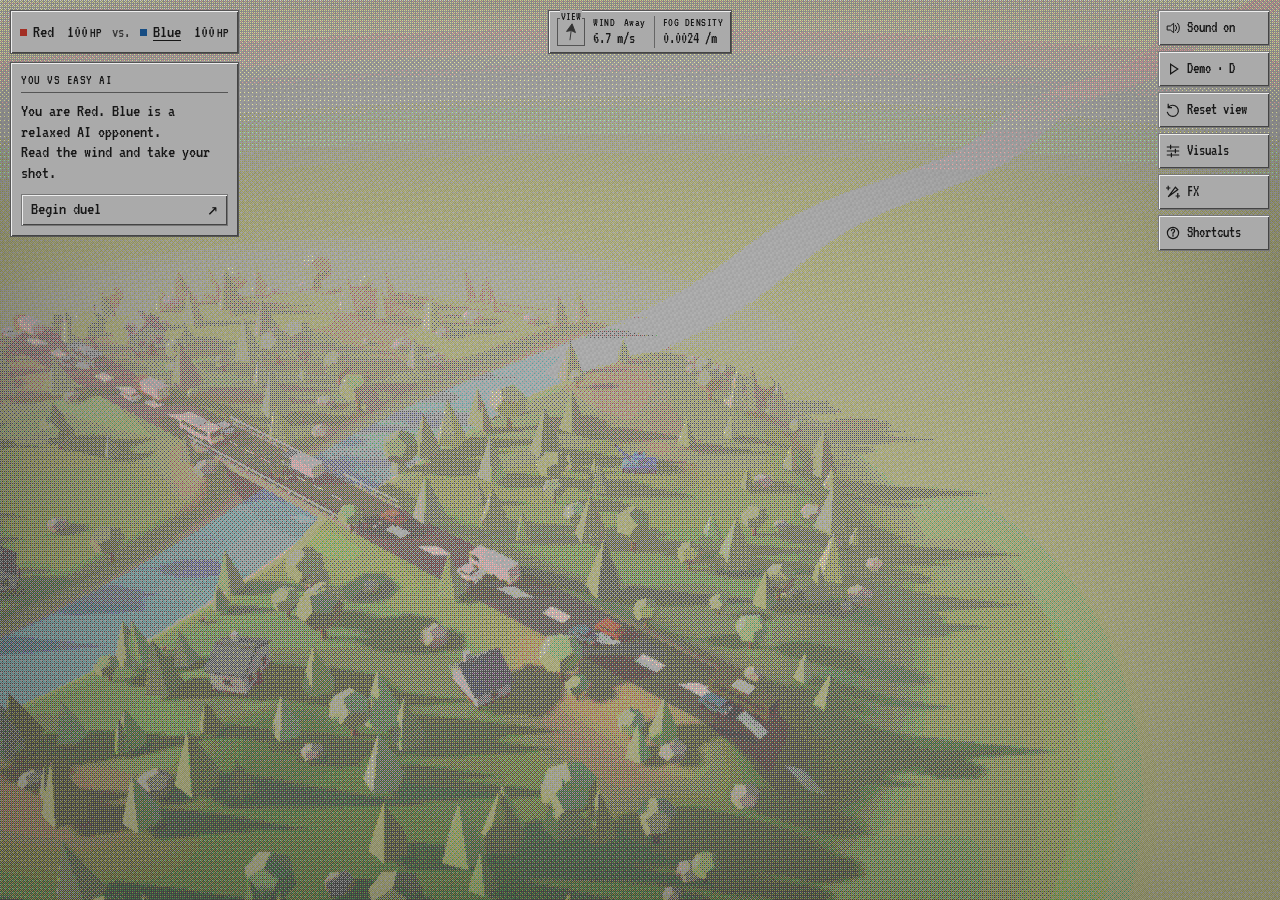
==== commit 55a08709: "Preserve v1, add dev builds and redirect the root to v1" ====
--- a/index.html
+++ b/index.html
@@ -1,531 +1,2 @@
 <!doctype html>
-<html lang="en">
-  <head>
-    <meta charset="UTF-8" />
-    <meta name="viewport" content="width=device-width, initial-scale=1.0" />
-    <meta name="theme-color" content="#aaaaaa" />
-    <meta
-      name="description"
-      content="A little landscape. A very personal duel. An artillery game for one or two players with 3D tanks, changing winds, and destructible hills."
-    />
-    <title>Cocky Tanks</title>
-    <link rel="icon" href="data:," />
-    <script type="module" crossorigin src="./assets/index-FurwCqcl.js"></script>
-    <link rel="stylesheet" crossorigin href="./assets/index-JhNGEfMb.css">
-  </head>
-  <body>
-    <div id="app">
-      <main class="game-layout">
-        <section class="battlefield" aria-label="Battlefield">
-          <div id="canvas-container"></div>
-          <header class="masthead">
-            <div class="scoreboard" aria-label="Tank health">
-              <div class="player-card red" id="player-0">
-                <span class="player-dot"></span
-                ><span class="player-name">Red<small>PLAYER 01</small></span>
-                <div class="health">
-                  <span><b id="health-0">100</b><small>HP</small></span>
-                  <div class="health-track"><i id="health-bar-0"></i></div>
-                </div>
-              </div>
-              <span class="versus">vs.</span>
-              <div class="player-card blue" id="player-1">
-                <span class="player-dot"></span
-                ><span class="player-name">Blue<small>PLAYER 02</small></span>
-                <div class="health">
-                  <span><b id="health-1">100</b><small>HP</small></span>
-                  <div class="health-track"><i id="health-bar-1"></i></div>
-                </div>
-              </div>
-            </div>
-            <div class="hud-tools">
-              <button
-                id="sound-button"
-                class="glass-button"
-                aria-label="Mute sound"
-                aria-pressed="false"
-                title="Sound on — click to mute"
-              >
-                <svg viewBox="0 0 24 24" aria-hidden="true">
-                  <path d="M4 9h4l5-4v14l-5-4H4Z" />
-                  <path
-                    class="sound-waves"
-                    d="M16 8a6 6 0 0 1 0 8m3-11a10 10 0 0 1 0 14"
-                  />
-                  <path class="sound-slash" d="m16 9 5 6m0-6-5 6" />
-                </svg>
-                <span id="sound-label">Sound on</span>
-              </button>
-              <button
-                id="demo-button"
-                class="glass-button"
-                aria-pressed="false"
-                title="Toggle AI versus AI demo (D)"
-              >
-                <svg viewBox="0 0 20 20" aria-hidden="true">
-                  <path d="m7 4 9 6-9 6Z" /></svg
-                ><span>Demo · D</span>
-              </button>
-              <button
-                id="reset-view"
-                class="glass-button"
-                title="Reset camera (R)"
-              >
-                <svg viewBox="0 0 20 20" aria-hidden="true">
-                  <path d="M4 7V3m0 4h4M4 7a7 7 0 1 1-1 6" /></svg
-                >Reset view</button
-              ><button
-                id="settings-button"
-                class="glass-button"
-                aria-expanded="false"
-                aria-controls="settings-popover"
-              >
-                <svg viewBox="0 0 20 20" aria-hidden="true">
-                  <path d="M3 5h14M3 10h14M3 15h14M7 3v4m6 1v4m-5 1v4" /></svg
-                >Visuals
-              </button>
-              <button
-                id="fx-button"
-                class="glass-button"
-                aria-expanded="false"
-                aria-controls="fx-popover"
-              >
-                <svg viewBox="0 0 20 20" aria-hidden="true">
-                  <path
-                    d="m4 16 9-12 3 3-12 9Zm0-13v4M2 5h4m10 7v5m-2-2h4"
-                  /></svg
-                >FX
-              </button>
-              <button
-                class="glass-button"
-                id="help-button"
-                title="Keyboard shortcuts (H)"
-                aria-label="Shortcuts"
-              >
-                <svg viewBox="0 0 20 20" aria-hidden="true">
-                  <circle cx="10" cy="10" r="7" />
-                  <path d="M8 7a2 2 0 1 1 3 2c-1 0-1 1-1 2m0 2v1" /></svg
-                ><span>Shortcuts</span>
-              </button>
-            </div>
-          </header>
-
-          <aside
-            id="fx-popover"
-            class="glass"
-            aria-label="FX mixer"
-            hidden
-          ></aside>
-          <div class="wind-widget">
-            <div class="wind-compass" aria-hidden="true">
-              <span>VIEW</span
-              ><svg id="wind-arrow" viewBox="0 0 32 32">
-                <path d="m16 5 6 11-6-2-6 2 6-11Zm0 9v13" />
-              </svg>
-            </div>
-            <div>
-              <span class="eyebrow">WIND <span id="wind-direction"></span></span
-              ><strong id="wind-strength"></strong>
-            </div>
-            <span class="wind-note">Relative to your view</span>
-            <div class="fog-readout">
-              <span class="eyebrow">FOG DENSITY</span>
-              <strong id="fog-density"></strong>
-            </div>
-          </div>
-          <div class="scene-top-right" hidden>
-            <span class="live-dot"></span><span id="mode-label">LOCAL DUEL</span
-            ><span class="separator">/</span><span id="seed-label"></span
-            ><span class="separator">/</span><span id="landscape-label"></span>
-          </div>
-          <div class="camera-hint" hidden></div>
-          <div id="settings-popover" class="popover" hidden>
-            <h3>Visuals</h3>
-            <h4>Match</h4>
-            <label for="play-mode"
-              >Play mode<select id="play-mode">
-                <option value="single">Single player · easy AI</option>
-                <option value="local">Local · two players</option>
-              </select></label
-            >
-            <label for="landscape"
-              >Battlefield<select id="landscape">
-                <option value="meadow">Meadow &amp; lake</option>
-                <option value="alpine">Alpine hills</option>
-                <option value="desert">Desert dunes</option>
-                <option value="city">City blocks</option>
-                <option value="motorway">Autobahn</option>
-                <option value="river">River crossing</option>
-                <option value="snow">Snowy pine forest</option>
-                <option value="autumn">Autumn countryside</option>
-                <option value="volcanic">Volcanic badlands</option>
-              </select></label
-            >
-            <button class="text-button" id="new-game">New landscape ↗</button>
-            <h4>Rendering</h4>
-            <label for="tank-model"
-              >Tank model<select id="tank-model">
-                <option value="original">Cocky Tank</option>
-                <option value="t55">T-55 · imported</option>
-              </select></label
-            >
-            <label for="quality"
-              >Graphics quality<select id="quality">
-                <option value="standard">Standard</option>
-                <option value="low">Low · lighter on your laptop</option>
-              </select></label
-            >
-
-            <section id="tuning-panel" aria-label="Visual tuning">
-              <h4>Atmosphere &amp; lighting</h4>
-              <label for="tuning-fog"
-                >Fog density
-                <output id="tuning-fog-value" for="tuning-fog"></output
-              ></label>
-              <input
-                class="range"
-                id="tuning-fog"
-                type="range"
-                min="0"
-                max="0.01"
-                step="0.0001"
-                value="0.0018"
-              />
-              <button class="text-button" id="tuning-fog-auto">
-                Automatic fog
-              </button>
-              <label for="tuning-ao"
-                >Contact shading
-                <output id="tuning-ao-value" for="tuning-ao"></output
-              ></label>
-              <input
-                class="range"
-                id="tuning-ao"
-                type="range"
-                min="0"
-                max="1"
-                step="0.05"
-                value="0.55"
-              />
-              <label for="tuning-environment"
-                >Sky lighting
-                <output
-                  id="tuning-environment-value"
-                  for="tuning-environment"
-                ></output
-              ></label>
-              <input
-                class="range"
-                id="tuning-environment"
-                type="range"
-                min="0"
-                max="1"
-                step="0.05"
-                value="0.35"
-              />
-              <label class="check-label"
-                ><input id="tuning-shadows" type="checkbox" checked />Soft sun
-                shadows</label
-              >
-              <label class="check-label"
-                ><input type="checkbox" id="tuning-smooth" checked />Smooth
-                landscape shading</label
-              >
-              <h4>Camera</h4>
-              <label class="check-label"
-                ><input id="dof" type="checkbox" checked />Soft depth of
-                field</label
-              >
-              <small id="quality-note"
-                >Focus follows the shell during flight.</small
-              >
-              <label for="tuning-dof"
-                >Depth of field
-                <output id="tuning-dof-value" for="tuning-dof"></output
-              ></label>
-              <input
-                class="range"
-                id="tuning-dof"
-                type="range"
-                min="0"
-                max="2"
-                step="0.05"
-                value="0.30"
-              />
-              <small id="tuning-dof-note"></small>
-
-              <label for="tuning-projection"
-                >Projection<select id="tuning-projection">
-                  <option value="perspective">Perspective</option>
-                  <option value="orthographic">Orthographic</option>
-                </select></label
-              >
-              <label for="tuning-lens"
-                >Lens · full-frame
-                <output id="tuning-lens-value" for="tuning-lens"></output
-              ></label>
-              <input
-                class="range"
-                id="tuning-lens"
-                type="range"
-                min="16"
-                max="135"
-                step="1"
-                value="38"
-              />
-              <button class="text-button" id="tuning-lens-auto">
-                Default lens
-              </button>
-              <button class="text-button" id="visuals-reset">
-                Reset visuals
-              </button>
-              <button class="text-button" id="tuning-close">
-                Close · E / Esc
-              </button>
-            </section>
-          </div>
-          <div class="handoff" id="handoff">
-            <div class="handoff-card" id="handoff-card">
-              <span class="eyebrow" id="handoff-label"
-                >TWO PLAYERS · ONE BATTLEFIELD</span
-              >
-              <p id="handoff-description">
-                Take turns. Read the wind.<br />Leave your mark on the
-                landscape.
-              </p>
-              <button class="primary-button" id="ready-button">
-                Begin duel <span aria-hidden="true">↗</span>
-              </button>
-            </div>
-          </div>
-          <div class="result" id="result" hidden>
-            <div class="handoff-card">
-              <span class="eyebrow">THE DUST HAS SETTLED</span>
-              <h1 id="result-title"></h1>
-              <p id="result-description"></p>
-              <button class="primary-button" id="rematch">
-                Rematch <span aria-hidden="true">↗</span></button
-              ><button class="text-button" id="result-new">
-                Find a new landscape
-              </button>
-            </div>
-          </div>
-          <div
-            id="graphics-error"
-            class="graphics-error"
-            role="alert"
-            hidden
-          ></div>
-          <aside class="control-panel" aria-label="Shot controls">
-            <div class="control-heading">
-              <h2 id="active-name">Red's move.</h2>
-              <div class="turn-heading">
-                <span id="turn-label">TURN 01</span
-                ><span id="phase-label">GET READY</span>
-              </div>
-            </div>
-            <fieldset id="aim-controls" disabled>
-              <div class="aim-group">
-                <div class="control-row">
-                  <label
-                    for="bearing"
-                    title="Rotation relative to the hull; 0° points straight ahead"
-                    >Rotation</label
-                  >
-                  <div class="number-input">
-                    <input
-                      id="bearing-value"
-                      type="number"
-                      min="0"
-                      max="359.9"
-                      step="0.1"
-                      aria-label="Rotation relative to tank in degrees"
-                    /><span>°</span>
-                  </div>
-                </div>
-                <input
-                  id="bearing"
-                  class="range"
-                  type="range"
-                  min="0"
-                  max="359.9"
-                  step="0.1"
-                  aria-label="Rotation"
-                />
-                <div class="range-labels">
-                  <span>0° FRONT</span><span>180° REAR</span><span>360°</span>
-                </div>
-              </div>
-              <div class="aim-group">
-                <div class="control-row">
-                  <label
-                    for="elevation"
-                    title="Gun elevation relative to the hull"
-                    >Elevation</label
-                  >
-                  <div class="number-input">
-                    <input
-                      id="elevation-value"
-                      type="number"
-                      min="-12"
-                      max="85"
-                      step="0.1"
-                      aria-label="Elevation relative to tank in degrees"
-                    /><span>°</span>
-                  </div>
-                </div>
-                <input
-                  id="elevation"
-                  class="range"
-                  type="range"
-                  min="-12"
-                  max="85"
-                  step="0.1"
-                  aria-label="Elevation"
-                />
-                <div class="range-labels">
-                  <span>LOW</span><span>HIGH</span>
-                </div>
-              </div>
-              <div class="aim-group">
-                <div class="control-row">
-                  <label for="power">Power</label>
-                  <div class="number-input">
-                    <input
-                      id="power-value"
-                      type="number"
-                      min="0"
-                      max="100"
-                      step="0.1"
-                      aria-label="Power percent"
-                    /><span>%</span>
-                  </div>
-                </div>
-                <input
-                  id="power"
-                  class="range"
-                  type="range"
-                  min="0"
-                  max="100"
-                  step="0.1"
-                  aria-label="Power"
-                />
-                <div class="range-labels">
-                  <span>GENTLE NUDGE</span><span>ALL IN</span>
-                </div>
-              </div>
-              <button class="fire-button" id="fire-button">
-                Fire shot <span aria-hidden="true">↗</span>
-              </button>
-            </fieldset>
-            <div class="route-tools" id="route-tools">
-              <button
-                id="route-button"
-                class="route-action"
-                disabled
-                title="Draw a tank route (M)"
-              >
-                Draw route · M
-              </button>
-              <button id="route-confirm" class="route-action" hidden>
-                Confirm route ↵
-              </button>
-              <button id="route-cancel" class="route-action" hidden>
-                Cancel
-              </button>
-              <button id="route-halt" class="route-action" hidden>
-                Halt route
-              </button>
-              <span id="route-status" role="status"></span>
-            </div>
-            <div
-              class="shot-report"
-              id="shot-report"
-              role="status"
-              aria-live="polite"
-            ></div>
-          </aside>
-        </section>
-      </main>
-    </div>
-    <dialog id="help-dialog">
-      <button
-        class="icon-button close-help"
-        id="close-help"
-        aria-label="Close instructions"
-      >
-        ×
-      </button>
-      <h2>Keyboard shortcuts</h2>
-      <table class="shortcut-table" aria-label="Keyboard shortcuts">
-        <tbody>
-          <tr>
-            <th><kbd>←</kbd> <kbd>→</kbd></th>
-            <td>Rotate turret</td>
-          </tr>
-          <tr>
-            <th><kbd>↑</kbd> <kbd>↓</kbd></th>
-            <td>Lower / raise gun</td>
-          </tr>
-          <tr>
-            <th><kbd>+</kbd> / <kbd>=</kbd></th>
-            <td>Increase power</td>
-          </tr>
-          <tr>
-            <th><kbd>−</kbd> / <kbd>'</kbd></th>
-            <td>Reduce power</td>
-          </tr>
-          <tr>
-            <th><kbd>Shift</kbd> + aiming key</th>
-            <td>Larger adjustment</td>
-          </tr>
-          <tr>
-            <th><kbd>Space</kbd></th>
-            <td>Begin / fire</td>
-          </tr>
-          <tr>
-            <th><kbd>Ctrl</kbd> + drag</th>
-            <td>Pan around the battlefield</td>
-          </tr>
-          <tr>
-            <th>Right-click</th>
-            <td>
-              Mouse aim / exit · move to aim · wheel power · left-click fire
-            </td>
-          </tr>
-          <tr>
-            <th><kbd>E</kbd></th>
-            <td>Visuals</td>
-          </tr>
-          <tr>
-            <th><kbd>R</kbd></th>
-            <td>Reset view</td>
-          </tr>
-          <tr>
-            <th><kbd>D</kbd></th>
-            <td>Toggle AI demo</td>
-          </tr>
-          <tr>
-            <th><kbd>M</kbd></th>
-            <td>Draw a tank route</td>
-          </tr>
-          <tr>
-            <th><kbd>Enter</kbd></th>
-            <td>Confirm route</td>
-          </tr>
-          <tr>
-            <th><kbd>H</kbd> / <kbd>?</kbd></th>
-            <td>Keyboard shortcuts</td>
-          </tr>
-          <tr>
-            <th><kbd>Esc</kbd></th>
-            <td>Close / cancel route</td>
-          </tr>
-        </tbody>
-      </table>
-      <button class="primary-button" id="help-done">
-        Done <span aria-hidden="true">↗</span>
-      </button>
-    </dialog>
-  </body>
-</html>
+<html lang="en"><head><meta charset="utf-8"><meta name="viewport" content="width=device-width, initial-scale=1"><title>Cocky Tanks</title><link rel="icon" href="data:,"><meta http-equiv="refresh" content="0;url=v1/"><script>location.replace("v1/" + location.search + location.hash);</script></head><body><a href="v1/">Play Cocky Tanks v1</a></body></html>
